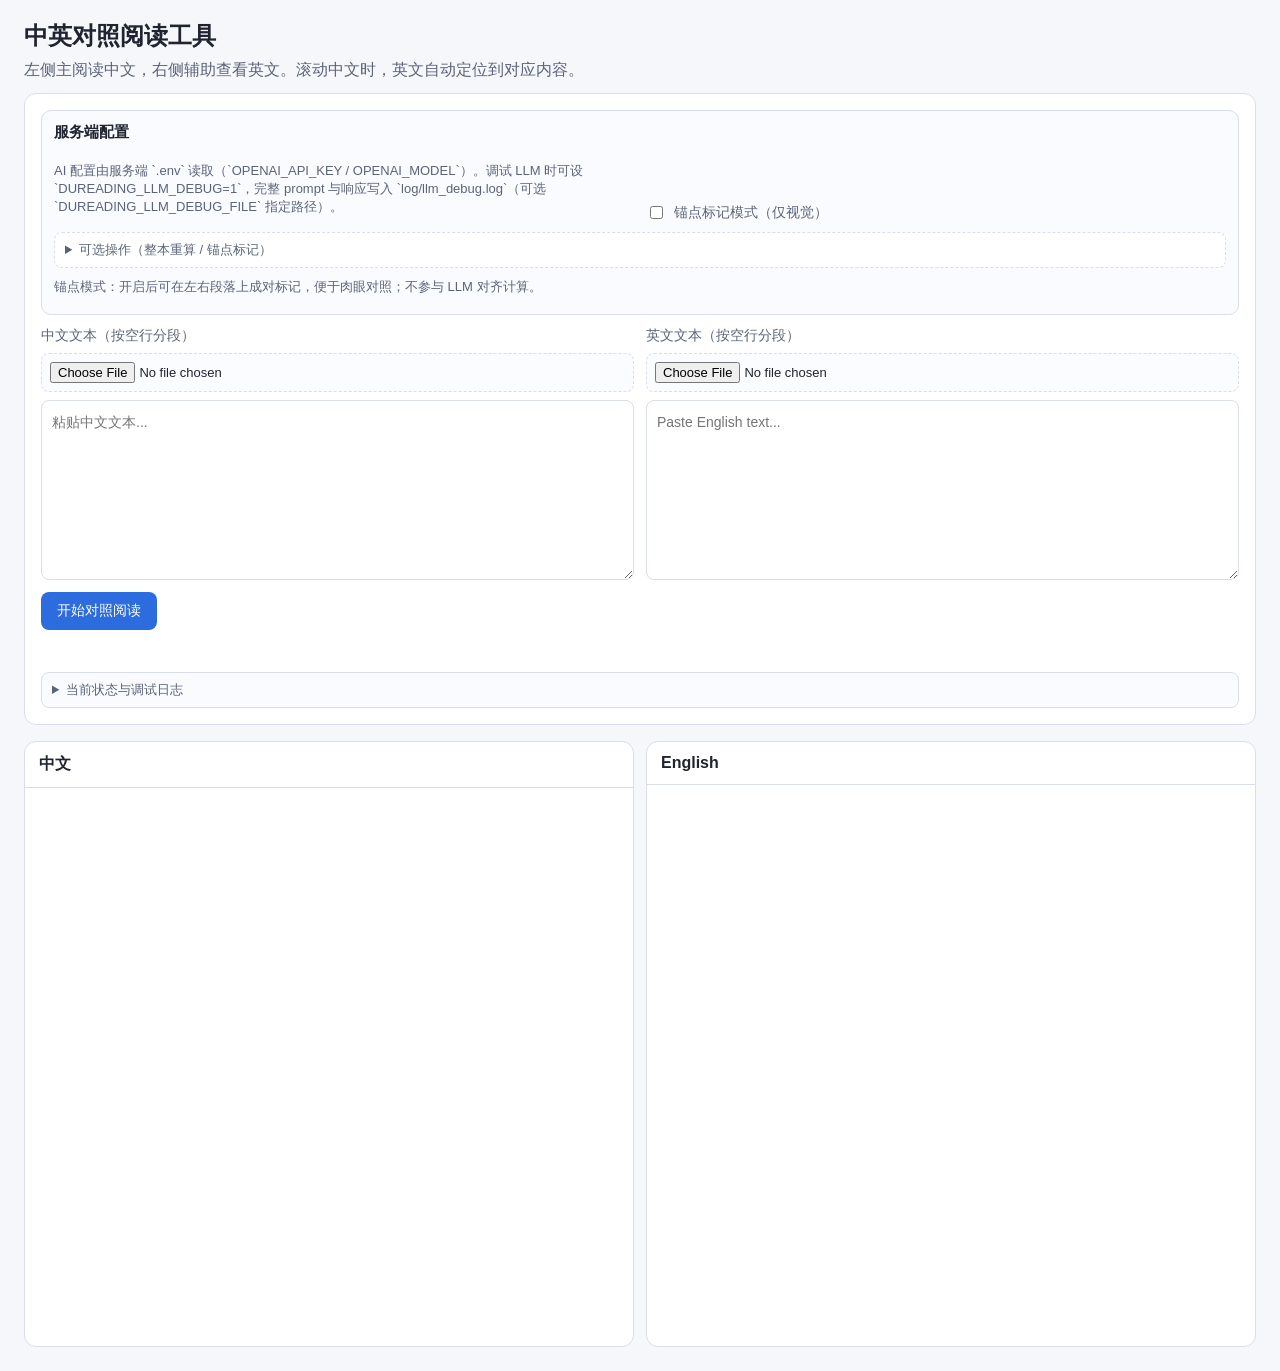
==== index.html @ d857ea91 "docs: add architecture guide; link from README; ignore .DS_Store Document EPUB extraction, LLM chapt" ====
<!doctype html>
<html lang="zh-CN">
<head>
  <meta charset="UTF-8">
  <meta name="viewport" content="width=device-width, initial-scale=1.0">
  <title>中英对照阅读工具</title>
  <link rel="stylesheet" href="styles.css">
</head>
<body>
  <header class="app-header">
    <h1>中英对照阅读工具</h1>
    <p>左侧主阅读中文，右侧辅助查看英文。滚动中文时，英文自动定位到对应内容。</p>
  </header>

  <main class="app-main">
    <section class="input-panel">
      <div class="api-panel">
        <h2>服务端配置</h2>
        <div class="api-grid">
          <div class="input-group">
            <p class="hint-text">AI 配置由服务端 `.env` 读取（`OPENAI_API_KEY / OPENAI_MODEL`）。调试 LLM 时可设 `DUREADING_LLM_DEBUG=1`，完整 prompt 与响应写入 `log/llm_debug.log`（可选 `DUREADING_LLM_DEBUG_FILE` 指定路径）。</p>
          </div>
          <div class="input-group checkbox-group">
            <label>
              <input id="anchor-mode" type="checkbox">
              锚点标记模式（仅视觉）
            </label>
          </div>
        </div>
        <details class="optional-actions">
          <summary>可选操作（整本重算 / 锚点标记）</summary>
          <div class="actions-with-help">
            <div class="action-row">
              <button id="reapply-btn" type="button">重新整本对齐</button>
              <span class="action-help">再次请求后端整本 LLM 段落对齐。人工锚点仅用于在页面上标记段落对，不参与此计算。</span>
            </div>
            <div class="action-row">
              <button id="clear-anchors-btn" type="button">清空锚点</button>
              <span class="action-help">删除所有人工锚点，回到未校准状态。</span>
            </div>
          </div>
        </details>
        <p id="anchor-hint" class="hint-text">锚点用于在页面上标记段落对，便于对照；不参与 LLM 对齐计算。</p>
        <ul id="anchor-list" class="anchor-list"></ul>
      </div>

      <div id="chapter-panel" class="chapter-panel hidden">
        <h2>章节对应确认（先确认再段落对齐）</h2>
        <p class="hint-text">系统会先给出章节对应建议。你可以逐项调整，确认无误后再进行段落语义对齐。</p>
        <div class="actions-with-help">
          <div class="action-row">
            <button id="suggest-chapters-btn" type="button">重新生成章节建议</button>
            <span class="action-help">让 AI 再次给出“中章 -> 英章”建议映射。</span>
          </div>
          <div class="action-row file-row">
            <button id="export-mapping-btn" type="button">导出章节映射</button>
            <input id="import-mapping-file" type="file" accept=".json,application/json">
            <button id="import-mapping-btn" type="button">导入章节映射</button>
            <span class="action-help">保存/读取章节对应关系（不走命令行，可避免重复调用 AI 章节匹配）。</span>
          </div>
          <div class="action-row">
            <button id="apply-chapters-btn" type="button">进入逐章对齐模式</button>
            <span class="action-help">确认映射后开始逐章流程（不会自动连跳）。</span>
          </div>
        </div>
        <p id="chapter-progress" class="hint-text">当前未进入逐章对齐模式。</p>
        <details class="optional-actions">
          <summary>可选操作（导入导出）</summary>
          <div class="actions-with-help">
            <div class="action-row file-row">
              <button id="export-para-mapping-btn" type="button">导出章节段落映射</button>
              <input id="import-para-mapping-file" type="file" accept=".json,application/json">
              <button id="import-para-mapping-btn" type="button">导入章节段落映射</button>
              <span class="action-help">每章中→英段落对应（local_sync_map），含已确认与当前草稿。</span>
            </div>
            <div class="action-row">
              <button id="export-progress-btn" type="button">导出已确认进度</button>
              <span class="action-help">整本进度（含章节段落结果）。</span>
            </div>
            <div class="action-row file-row">
              <input id="import-progress-file" type="file" accept=".json,application/json">
              <button id="import-progress-btn" type="button">导入进度</button>
              <span class="action-help">恢复整本进度。</span>
            </div>
          </div>
        </details>
        <div id="chapter-list" class="chapter-list"></div>
        <h3 class="section-title">章内低置信条目（需人工审校）</h3>
        <div id="paragraph-review-list" class="chapter-list"></div>
      </div>

      <div class="input-group">
        <label for="zh-input">中文文本（按空行分段）</label>
        <input id="zh-epub" type="file" accept=".epub,application/epub+zip">
        <textarea id="zh-input" placeholder="粘贴中文文本..."></textarea>
      </div>
      <div class="input-group">
        <label for="en-input">英文文本（按空行分段）</label>
        <input id="en-epub" type="file" accept=".epub,application/epub+zip">
        <textarea id="en-input" placeholder="Paste English text..."></textarea>
      </div>
      <div class="actions">
        <button id="load-btn" type="button">开始对照阅读</button>
        <p id="status-text" class="status-text" aria-live="polite"></p>
        <details class="status-debug" id="status-debug">
          <summary>当前状态与调试日志</summary>
          <div class="status-debug-body">
            <pre id="status-summary" class="status-summary" aria-label="当前应用状态摘要"></pre>
            <div class="log-toolbar">
              <button id="clear-log-btn" type="button" class="btn-secondary">清空日志</button>
              <span class="action-help">下方记录带时间戳的操作与错误，便于对照终端后端日志排查问题。</span>
            </div>
            <div id="activity-log" class="activity-log" aria-label="活动日志"></div>
          </div>
        </details>
      </div>
    </section>

    <section class="reader" id="reader" aria-live="polite">
      <div id="chapter-quick-actions" class="chapter-quick-actions hidden">
        <div class="quick-meta" id="quick-chapter-meta">未进入逐章模式。</div>
        <div class="quick-actions-row">
          <button id="align-current-chapter-btn" type="button">对齐当前章节</button>
          <span class="action-help">只对当前章发起 AI 段落对齐。</span>
          <button id="confirm-current-chapter-btn" type="button">确认当前章节</button>
          <span class="action-help">确认本章结果并写入总映射。</span>
          <button id="skip-current-chapter-btn" type="button">跳过当前章节</button>
          <span class="action-help">本章先不细对齐，写入占位映射后可继续下一章。</span>
          <button id="prev-chapter-btn" type="button">上一章节</button>
          <span class="action-help">返回上一章查看或复核。</span>
          <button id="next-chapter-btn" type="button">继续下一章节</button>
          <span class="action-help">切到下一章（不自动保存；需要时手动导出进度文件）。</span>
        </div>
      </div>
      <article class="column">
        <h2>中文</h2>
        <div class="scroll-box" id="zh-scroll"></div>
      </article>
      <article class="column">
        <h2>English</h2>
        <div class="scroll-box" id="en-scroll"></div>
      </article>
    </section>
  </main>

  <script src="app.js"></script>
</body>
</html>
---- styles.css ----
:root {
  color-scheme: light;
  --bg: #f5f7fb;
  --panel-bg: #ffffff;
  --border: #d9deea;
  --text: #1f2430;
  --subtle: #5b6477;
  --accent: #2d6cdf;
  --accent-hover: #2559b6;
}

* {
  box-sizing: border-box;
}

body {
  margin: 0;
  font-family: -apple-system, BlinkMacSystemFont, "Segoe UI", "PingFang SC", "Hiragino Sans GB", "Microsoft YaHei", sans-serif;
  background: var(--bg);
  color: var(--text);
}

.app-header {
  padding: 20px 24px 12px;
}

.app-header h1 {
  margin: 0 0 8px;
  font-size: 24px;
}

.app-header p {
  margin: 0;
  color: var(--subtle);
}

.app-main {
  padding: 0 24px 24px;
  display: grid;
  gap: 16px;
}

.input-panel {
  background: var(--panel-bg);
  border: 1px solid var(--border);
  border-radius: 12px;
  padding: 16px;
  display: grid;
  grid-template-columns: 1fr 1fr;
  gap: 12px;
}

.api-panel {
  grid-column: 1 / -1;
  border: 1px solid var(--border);
  border-radius: 10px;
  padding: 12px;
  background: #fafbff;
}

.api-panel h2 {
  margin: 0 0 10px;
  font-size: 15px;
}

.api-grid {
  display: grid;
  grid-template-columns: 1fr 1fr;
  gap: 10px 12px;
}

.hidden {
  display: none;
}

.chapter-panel {
  grid-column: 1 / -1;
  border: 1px solid var(--border);
  border-radius: 10px;
  padding: 12px;
  background: #fcfdff;
}

.chapter-panel h2 {
  margin: 0 0 8px;
  font-size: 15px;
}

.section-title {
  margin: 14px 0 6px;
  font-size: 14px;
}

.chapter-list {
  max-height: 260px;
  overflow: auto;
  border: 1px solid var(--border);
  border-radius: 8px;
  background: #fff;
}

.chapter-row {
  display: grid;
  grid-template-columns: 1.2fr 40px 1.2fr;
  gap: 8px;
  align-items: start;
  padding: 8px 10px;
  border-bottom: 1px solid #eef1f7;
}

.chapter-row:last-child {
  border-bottom: none;
}

.chapter-row.current {
  background: #f5f8ff;
}

.chapter-row.confirmed {
  background: #f4fbf5;
}

.chapter-row.skipped {
  background: #fff7ed;
}

.chapter-arrow {
  text-align: center;
  color: var(--subtle);
}

.chapter-title {
  font-size: 13px;
  white-space: nowrap;
  overflow: hidden;
  text-overflow: ellipsis;
}

.chapter-right {
  display: grid;
  gap: 4px;
}

.chapter-right select {
  width: 100%;
}

.chapter-meta {
  font-size: 12px;
  color: var(--subtle);
  line-height: 1.35;
  word-break: break-word;
}

.chapter-meta.low-confidence {
  color: #b54708;
}

.review-item {
  padding: 8px 10px;
  border-bottom: 1px solid #eef1f7;
  font-size: 12px;
  line-height: 1.45;
}

.review-item:last-child {
  border-bottom: none;
}

.actions-with-help {
  margin: 8px 0 10px;
  display: grid;
  gap: 8px;
}

.action-row {
  display: flex;
  align-items: center;
  gap: 10px;
  flex-wrap: wrap;
}

.action-help {
  font-size: 12px;
  color: var(--subtle);
}

.optional-actions {
  margin-top: 10px;
  border: 1px dashed var(--border);
  border-radius: 8px;
  padding: 8px 10px;
  background: #fff;
}

.optional-actions > summary {
  cursor: pointer;
  font-size: 13px;
  color: var(--subtle);
}

.optional-actions[open] > summary {
  margin-bottom: 8px;
}

.file-row input[type="file"] {
  width: auto;
  min-width: 220px;
}

.hint-text {
  margin: 10px 0 6px;
  font-size: 13px;
  color: var(--subtle);
}

.anchor-list {
  margin: 0;
  padding: 0;
  list-style: none;
  display: grid;
  gap: 6px;
}

.anchor-item {
  display: flex;
  justify-content: space-between;
  align-items: center;
  font-size: 13px;
  border: 1px solid var(--border);
  border-radius: 8px;
  padding: 6px 8px;
  background: #fff;
}

.anchor-item button {
  padding: 4px 8px;
  font-size: 12px;
}

.input-group {
  display: grid;
  gap: 8px;
}

.input-group label {
  font-size: 14px;
  color: var(--subtle);
}

input[type="text"],
input[type="password"] {
  width: 100%;
  border: 1px solid var(--border);
  border-radius: 8px;
  padding: 9px 10px;
  font-size: 14px;
  font-family: inherit;
}

input[type="file"] {
  width: 100%;
  border: 1px dashed var(--border);
  border-radius: 8px;
  padding: 8px;
  background: #fbfcff;
  font-size: 13px;
}

textarea {
  width: 100%;
  height: 180px;
  resize: vertical;
  border: 1px solid var(--border);
  border-radius: 8px;
  padding: 10px;
  font-size: 14px;
  line-height: 1.6;
  font-family: inherit;
}

.actions {
  grid-column: 1 / -1;
}

.status-text {
  margin: 10px 0 0;
  min-height: 20px;
  color: var(--subtle);
  font-size: 13px;
}

.status-text.error {
  color: #b42318;
}

.status-debug {
  margin-top: 12px;
  grid-column: 1 / -1;
  border: 1px solid var(--border);
  border-radius: 8px;
  padding: 8px 10px;
  background: #fafbff;
}

.status-debug > summary {
  cursor: pointer;
  font-size: 13px;
  color: var(--subtle);
  user-select: none;
}

.status-debug-body {
  margin-top: 8px;
  display: grid;
  gap: 8px;
}

.status-summary {
  margin: 0;
  padding: 10px 12px;
  background: #fff;
  border: 1px solid var(--border);
  border-radius: 8px;
  font-size: 12px;
  line-height: 1.55;
  color: var(--text);
  white-space: pre-wrap;
  word-break: break-word;
  max-height: 220px;
  overflow-y: auto;
}

.log-toolbar {
  display: flex;
  flex-wrap: wrap;
  align-items: center;
  gap: 8px 12px;
}

.btn-secondary {
  background: #e8ecf4;
  color: var(--text);
}

.btn-secondary:hover {
  background: #dde3f0;
}

.activity-log {
  margin: 0;
  padding: 10px 12px;
  background: #1e2430;
  color: #e4e8ef;
  border-radius: 8px;
  font-size: 11px;
  line-height: 1.5;
  font-family: ui-monospace, SFMono-Regular, Menlo, Monaco, Consolas, monospace;
  max-height: 200px;
  overflow-y: auto;
  word-break: break-word;
}

.activity-log .log-line {
  margin-bottom: 4px;
}

.activity-log .log-line.err {
  color: #fca5a5;
}

.checkbox-group {
  align-content: end;
}

.checkbox-group label {
  display: inline-flex;
  align-items: center;
  gap: 8px;
}

button {
  border: none;
  background: var(--accent);
  color: #fff;
  border-radius: 8px;
  padding: 10px 16px;
  font-size: 14px;
  cursor: pointer;
  white-space: nowrap;
}

button:hover {
  background: var(--accent-hover);
}

.reader {
  display: grid;
  grid-template-columns: 1fr 1fr;
  gap: 12px;
}

.chapter-quick-actions {
  grid-column: 1 / -1;
  border: 1px solid var(--border);
  border-radius: 10px;
  background: #fff;
  padding: 10px 12px;
  position: sticky;
  top: 8px;
  z-index: 8;
}

.quick-meta {
  font-size: 13px;
  color: var(--subtle);
  margin-bottom: 8px;
}

.quick-actions-row {
  display: flex;
  gap: 8px 10px;
  flex-wrap: wrap;
  align-items: center;
}

.column {
  background: var(--panel-bg);
  border: 1px solid var(--border);
  border-radius: 12px;
  overflow: hidden;
  min-height: 62vh;
}

.column h2 {
  margin: 0;
  padding: 12px 14px;
  border-bottom: 1px solid var(--border);
  font-size: 16px;
}

.scroll-box {
  height: 62vh;
  overflow-y: auto;
  padding: 16px 16px 120px;
  line-height: 1.85;
  scroll-behavior: smooth;
}

.para {
  margin: 0 0 14px;
  padding: 8px 10px;
  border-radius: 8px;
}

.para.active {
  background: #eef4ff;
}

.para.pair-hover {
  background: #dbeafe;
  box-shadow: inset 0 0 0 2px #2563eb;
}

.para.anchor {
  box-shadow: inset 0 0 0 1px #2d6cdf;
  background: #f2f7ff;
}

.para.pending-anchor {
  box-shadow: inset 0 0 0 2px #f59e0b;
}

.para.empty {
  color: transparent;
  user-select: none;
}

@media (max-width: 900px) {
  .input-panel,
  .reader {
    grid-template-columns: 1fr;
  }

  .scroll-box {
    height: 46vh;
  }
}
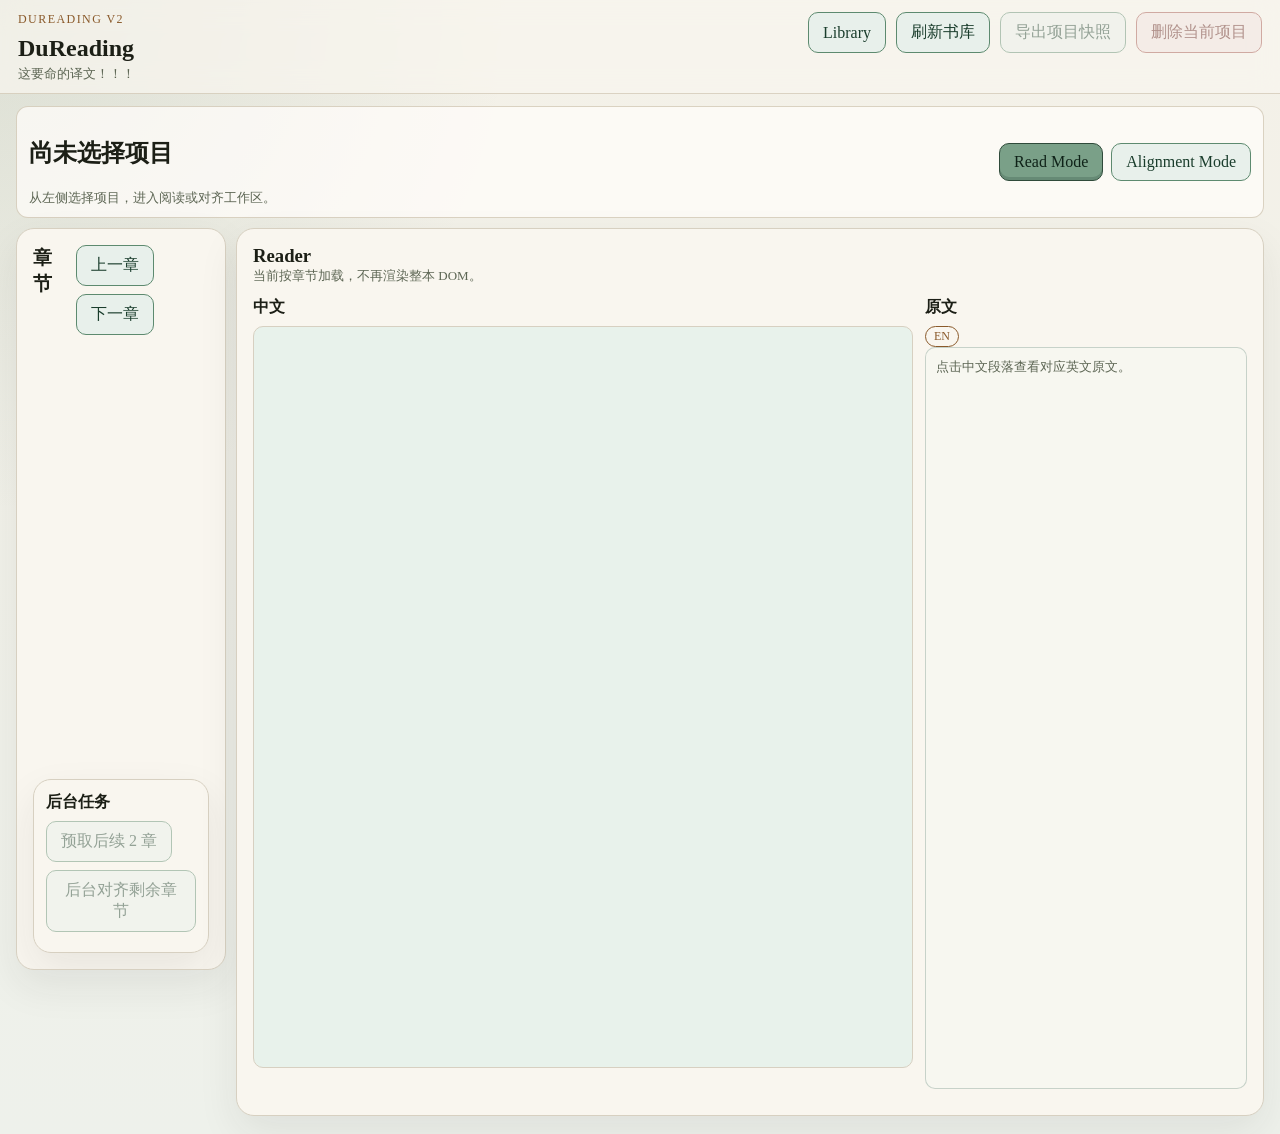
==== commit e714c5a5: "feat: rebuild DuReading V2 workspace" ====
--- a/index.html
+++ b/index.html
@@ -3,146 +3,228 @@
 <head>
   <meta charset="UTF-8">
   <meta name="viewport" content="width=device-width, initial-scale=1.0">
-  <title>中英对照阅读工具</title>
+  <title>DuReading V2</title>
   <link rel="stylesheet" href="styles.css">
 </head>
 <body>
-  <header class="app-header">
-    <h1>中英对照阅读工具</h1>
-    <p>左侧主阅读中文，右侧辅助查看英文。滚动中文时，英文自动定位到对应内容。</p>
+  <header class="hero">
+    <div>
+      <p class="eyebrow">DuReading V2</p>
+      <h1>DuReading</h1>
+      <p class="hero-copy">这要命的译文！！！</p>
+    </div>
+    <div class="hero-actions">
+      <button id="library-toggle-btn" type="button" class="secondary-btn">Library</button>
+      <button id="refresh-library-btn" type="button" class="secondary-btn">刷新书库</button>
+      <button id="export-project-btn" type="button" class="secondary-btn" disabled>导出项目快照</button>
+      <button id="delete-project-btn" type="button" class="secondary-btn danger-btn" disabled>删除当前项目</button>
+    </div>
   </header>
 
-  <main class="app-main">
-    <section class="input-panel">
-      <div class="api-panel">
-        <h2>服务端配置</h2>
-        <div class="api-grid">
-          <div class="input-group">
-            <p class="hint-text">AI 配置由服务端 `.env` 读取（`OPENAI_API_KEY / OPENAI_MODEL`）。调试 LLM 时可设 `DUREADING_LLM_DEBUG=1`，完整 prompt 与响应写入 `log/llm_debug.log`（可选 `DUREADING_LLM_DEBUG_FILE` 指定路径）。</p>
+  <main class="layout">
+    <aside class="sidebar">
+      <section class="panel">
+        <h2>上传书籍</h2>
+        <label class="field">
+          <span>语言</span>
+          <select id="book-language">
+            <option value="zh">中文书</option>
+            <option value="en">English Book</option>
+          </select>
+        </label>
+        <label class="field">
+          <span>EPUB 文件</span>
+          <input id="book-file" type="file" accept=".epub,application/epub+zip">
+        </label>
+        <button id="upload-book-btn" type="button">上传到书库</button>
+      </section>
+
+      <section class="panel">
+        <h2>创建项目</h2>
+        <label class="field">
+          <span>中文书</span>
+          <select id="zh-book-select"></select>
+        </label>
+        <label class="field">
+          <span>英文书</span>
+          <select id="en-book-select"></select>
+        </label>
+        <button id="create-project-btn" type="button">创建阅读项目</button>
+      </section>
+
+      <section class="panel">
+        <h2>书库</h2>
+        <div id="book-list" class="stack-list"></div>
+      </section>
+
+      <section class="panel">
+        <h2>项目</h2>
+        <div id="project-list" class="stack-list"></div>
+      </section>
+
+      <section class="panel">
+        <h2>状态</h2>
+        <p id="status-text" class="status-text">等待操作。</p>
+      </section>
+    </aside>
+
+    <section class="workspace">
+      <div class="workspace-header">
+        <div>
+          <h2 id="project-title">尚未选择项目</h2>
+          <p id="project-summary" class="muted">从左侧选择项目，进入阅读或对齐工作区。</p>
+        </div>
+        <div class="mode-switch">
+          <button id="mode-read-btn" type="button" class="mode-btn active" data-mode="read">Read Mode</button>
+          <button id="mode-align-btn" type="button" class="mode-btn" data-mode="align">Alignment Mode</button>
+        </div>
+      </div>
+
+      <div class="workspace-grid">
+        <aside class="chapter-pane panel">
+          <div class="pane-header">
+            <h3>章节</h3>
+            <div class="tiny-actions">
+              <button id="prev-chapter-btn" type="button" class="secondary-btn">上一章</button>
+              <button id="next-chapter-btn" type="button" class="secondary-btn">下一章</button>
+            </div>
           </div>
-          <div class="input-group checkbox-group">
-            <label>
-              <input id="anchor-mode" type="checkbox">
-              锚点标记模式（仅视觉）
-            </label>
+          <div id="chapter-list" class="chapter-list"></div>
+          <div class="subpanel">
+            <h4>后台任务</h4>
+            <div class="tiny-actions">
+              <button id="prefetch-btn" type="button" class="secondary-btn" disabled>预取后续 2 章</button>
+              <button id="align-remaining-btn" type="button" class="secondary-btn" disabled>后台对齐剩余章节</button>
+            </div>
+            <div id="job-list" class="stack-list compact"></div>
           </div>
-        </div>
-        <details class="optional-actions">
-          <summary>可选操作（整本重算 / 锚点标记）</summary>
-          <div class="actions-with-help">
-            <div class="action-row">
-              <button id="reapply-btn" type="button">重新整本对齐</button>
-              <span class="action-help">再次请求后端整本 LLM 段落对齐。人工锚点仅用于在页面上标记段落对，不参与此计算。</span>
-            </div>
-            <div class="action-row">
-              <button id="clear-anchors-btn" type="button">清空锚点</button>
-              <span class="action-help">删除所有人工锚点，回到未校准状态。</span>
-            </div>
-          </div>
-        </details>
-        <p id="anchor-hint" class="hint-text">锚点用于在页面上标记段落对，便于对照；不参与 LLM 对齐计算。</p>
-        <ul id="anchor-list" class="anchor-list"></ul>
-      </div>
-
-      <div id="chapter-panel" class="chapter-panel hidden">
-        <h2>章节对应确认（先确认再段落对齐）</h2>
-        <p class="hint-text">系统会先给出章节对应建议。你可以逐项调整，确认无误后再进行段落语义对齐。</p>
-        <div class="actions-with-help">
-          <div class="action-row">
-            <button id="suggest-chapters-btn" type="button">重新生成章节建议</button>
-            <span class="action-help">让 AI 再次给出“中章 -> 英章”建议映射。</span>
-          </div>
-          <div class="action-row file-row">
-            <button id="export-mapping-btn" type="button">导出章节映射</button>
-            <input id="import-mapping-file" type="file" accept=".json,application/json">
-            <button id="import-mapping-btn" type="button">导入章节映射</button>
-            <span class="action-help">保存/读取章节对应关系（不走命令行，可避免重复调用 AI 章节匹配）。</span>
-          </div>
-          <div class="action-row">
-            <button id="apply-chapters-btn" type="button">进入逐章对齐模式</button>
-            <span class="action-help">确认映射后开始逐章流程（不会自动连跳）。</span>
-          </div>
-        </div>
-        <p id="chapter-progress" class="hint-text">当前未进入逐章对齐模式。</p>
-        <details class="optional-actions">
-          <summary>可选操作（导入导出）</summary>
-          <div class="actions-with-help">
-            <div class="action-row file-row">
-              <button id="export-para-mapping-btn" type="button">导出章节段落映射</button>
-              <input id="import-para-mapping-file" type="file" accept=".json,application/json">
-              <button id="import-para-mapping-btn" type="button">导入章节段落映射</button>
-              <span class="action-help">每章中→英段落对应（local_sync_map），含已确认与当前草稿。</span>
-            </div>
-            <div class="action-row">
-              <button id="export-progress-btn" type="button">导出已确认进度</button>
-              <span class="action-help">整本进度（含章节段落结果）。</span>
-            </div>
-            <div class="action-row file-row">
-              <input id="import-progress-file" type="file" accept=".json,application/json">
-              <button id="import-progress-btn" type="button">导入进度</button>
-              <span class="action-help">恢复整本进度。</span>
-            </div>
-          </div>
-        </details>
-        <div id="chapter-list" class="chapter-list"></div>
-        <h3 class="section-title">章内低置信条目（需人工审校）</h3>
-        <div id="paragraph-review-list" class="chapter-list"></div>
-      </div>
-
-      <div class="input-group">
-        <label for="zh-input">中文文本（按空行分段）</label>
-        <input id="zh-epub" type="file" accept=".epub,application/epub+zip">
-        <textarea id="zh-input" placeholder="粘贴中文文本..."></textarea>
-      </div>
-      <div class="input-group">
-        <label for="en-input">英文文本（按空行分段）</label>
-        <input id="en-epub" type="file" accept=".epub,application/epub+zip">
-        <textarea id="en-input" placeholder="Paste English text..."></textarea>
-      </div>
-      <div class="actions">
-        <button id="load-btn" type="button">开始对照阅读</button>
-        <p id="status-text" class="status-text" aria-live="polite"></p>
-        <details class="status-debug" id="status-debug">
-          <summary>当前状态与调试日志</summary>
-          <div class="status-debug-body">
-            <pre id="status-summary" class="status-summary" aria-label="当前应用状态摘要"></pre>
-            <div class="log-toolbar">
-              <button id="clear-log-btn" type="button" class="btn-secondary">清空日志</button>
-              <span class="action-help">下方记录带时间戳的操作与错误，便于对照终端后端日志排查问题。</span>
-            </div>
-            <div id="activity-log" class="activity-log" aria-label="活动日志"></div>
-          </div>
-        </details>
+        </aside>
+
+        <section class="content-pane">
+          <section id="mapping-panel" class="panel hidden">
+            <div id="mapping-header" class="pane-header">
+              <div class="mapping-header-copy">
+                <h3>章节映射</h3>
+                <p class="mapping-panel-detail muted">先建立中章 → 英章的项目映射（生成建议或手动选英章后，可「保存」或「确认映射」）。</p>
+                <p class="mapping-panel-detail muted workflow-hint"><strong>下一步（段落对齐）：</strong>映射就绪后，在<strong>左侧章节列表</strong>点选一章，再滚到下方「当前章节对齐」，点<strong>「对齐当前章」</strong>，才会对该章做 LLM 段落匹配。</p>
+              </div>
+              <div class="tiny-actions mapping-actions">
+                <button id="suggest-mapping-btn" type="button">生成建议</button>
+                <button id="save-mapping-btn" type="button" class="secondary-btn">保存手动调整</button>
+                <button id="confirm-mapping-btn" type="button" class="secondary-btn">确认映射</button>
+                <button id="mapping-toggle-btn" type="button" class="secondary-btn" disabled>折叠</button>
+              </div>
+            </div>
+            <div id="mapping-collapsed-summary" class="mapping-collapsed-summary hidden">
+              <div>
+                <p class="mapping-collapsed-title">章节映射已确认</p>
+                <p id="mapping-collapsed-hint" class="muted">可随时展开查看和微调。</p>
+              </div>
+              <div id="mapping-collapsed-meta" class="mapping-collapsed-meta"></div>
+              <button id="mapping-collapsed-expand-btn" type="button" class="secondary-btn">展开</button>
+            </div>
+            <div id="mapping-content">
+              <div id="mapping-progress-wrap" class="progress-wrap hidden" aria-live="polite">
+                <div class="progress-bar">
+                  <div id="mapping-progress-bar" class="progress-fill"></div>
+                </div>
+                <p id="mapping-progress-text" class="muted">正在生成章节映射建议...</p>
+              </div>
+              <div id="mapping-table" class="mapping-table"></div>
+            </div>
+          </section>
+
+          <section id="align-panel" class="panel hidden">
+            <div class="pane-header">
+              <div>
+                <h3>当前章节对齐</h3>
+                <p id="align-meta" class="muted">请先选择项目与章节。</p>
+                <p class="muted workflow-hint">依赖已保存的章节映射。选中左侧某一章后按「对齐当前章」；满意后可「确认当前章」，或「后台对齐剩余章节」批量处理。</p>
+              </div>
+              <div class="tiny-actions">
+                <label class="inline-field">
+                  <span>策略</span>
+                  <select id="llm-policy-select">
+                    <option value="auto" selected>自动</option>
+                    <option value="force">强制 LM</option>
+                    <option value="off">禁用 LM</option>
+                  </select>
+                </label>
+                <button id="align-chapter-btn" type="button">对齐当前章</button>
+                <button id="confirm-chapter-btn" type="button" class="secondary-btn">确认当前章</button>
+                <button id="skip-chapter-btn" type="button" class="secondary-btn">跳过当前章</button>
+                <button id="regenerate-chapter-btn" type="button" class="secondary-btn">强制重算</button>
+              </div>
+            </div>
+            <div id="align-progress-wrap" class="progress-wrap hidden" aria-live="polite">
+              <div class="progress-bar">
+                <div id="align-progress-bar" class="progress-fill"></div>
+              </div>
+              <p id="align-progress-text" class="muted">正在对齐当前章节...</p>
+            </div>
+
+            <div class="align-grid">
+              <div id="anchor-float" class="anchor-float subpanel">
+                <div class="pane-header">
+                  <h4>锚点</h4>
+                  <div class="tiny-actions">
+                    <label class="inline-toggle">
+                      <input id="anchor-mode" type="checkbox">
+                      点击添加
+                    </label>
+                    <button id="anchor-float-toggle" type="button" class="secondary-btn" aria-expanded="true">收起</button>
+                  </div>
+                </div>
+                <div id="anchor-float-body">
+                  <p id="anchor-hint" class="muted">开启后先点左侧中文段落，再点右侧英文段落。</p>
+                  <div class="tiny-actions">
+                    <button id="create-anchor-btn" type="button" class="secondary-btn" disabled>创建 anchor</button>
+                    <button id="reset-anchor-btn" type="button" class="secondary-btn" disabled>重选</button>
+                  </div>
+                  <div id="anchor-list" class="stack-list compact"></div>
+                </div>
+              </div>
+              <div class="subpanel">
+                <h4>低置信条目</h4>
+                <div id="review-list" class="stack-list compact"></div>
+              </div>
+            </div>
+          </section>
+
+          <section class="reader-panel panel">
+            <div class="pane-header">
+              <div>
+                <h3 id="reader-title">Reader</h3>
+                <p id="reader-meta" class="muted">当前按章节加载，不再渲染整本 DOM。</p>
+              </div>
+            </div>
+            <div class="reader-grid">
+              <article class="reader-column zh-reader-column">
+                <h4>中文</h4>
+                <div id="zh-scroll" class="scroll-box"></div>
+              </article>
+              <article class="reader-column lookup-column">
+                <div class="lookup-header">
+                  <div>
+                    <h4>原文</h4>
+                    <span id="lookup-label" class="tag state-draft">EN</span>
+                  </div>
+                  <button id="report-mismatch-btn" type="button" class="secondary-btn tiny-btn hidden">报告对应错误</button>
+                </div>
+                <div id="lookup-panel" class="lookup-panel">
+                  <div id="lookup-content" class="lookup-content">
+                    <p class="muted">点击中文段落查看对应英文原文。</p>
+                  </div>
+                </div>
+              </article>
+            </div>
+          </section>
+        </section>
       </div>
     </section>
-
-    <section class="reader" id="reader" aria-live="polite">
-      <div id="chapter-quick-actions" class="chapter-quick-actions hidden">
-        <div class="quick-meta" id="quick-chapter-meta">未进入逐章模式。</div>
-        <div class="quick-actions-row">
-          <button id="align-current-chapter-btn" type="button">对齐当前章节</button>
-          <span class="action-help">只对当前章发起 AI 段落对齐。</span>
-          <button id="confirm-current-chapter-btn" type="button">确认当前章节</button>
-          <span class="action-help">确认本章结果并写入总映射。</span>
-          <button id="skip-current-chapter-btn" type="button">跳过当前章节</button>
-          <span class="action-help">本章先不细对齐，写入占位映射后可继续下一章。</span>
-          <button id="prev-chapter-btn" type="button">上一章节</button>
-          <span class="action-help">返回上一章查看或复核。</span>
-          <button id="next-chapter-btn" type="button">继续下一章节</button>
-          <span class="action-help">切到下一章（不自动保存；需要时手动导出进度文件）。</span>
-        </div>
-      </div>
-      <article class="column">
-        <h2>中文</h2>
-        <div class="scroll-box" id="zh-scroll"></div>
-      </article>
-      <article class="column">
-        <h2>English</h2>
-        <div class="scroll-box" id="en-scroll"></div>
-      </article>
-    </section>
   </main>
 
+  <script src="frontend_logic.js"></script>
   <script src="app.js"></script>
 </body>
 </html>
--- a/styles.css
+++ b/styles.css
@@ -1,12 +1,26 @@
 :root {
-  color-scheme: light;
-  --bg: #f5f7fb;
-  --panel-bg: #ffffff;
-  --border: #d9deea;
-  --text: #1f2430;
-  --subtle: #5b6477;
-  --accent: #2d6cdf;
-  --accent-hover: #2559b6;
+  --bg: #eef1eb;
+  --panel: #f9f6ef;
+  --panel-strong: #fffdfa;
+  --line: #d7d0c1;
+  --line-strong: #b7a98d;
+  --text: #1c1f16;
+  --muted: #5d6654;
+  --accent: #2f5e4e;
+  --accent-soft: #dce7e1;
+  --warm: #8a5a2b;
+  --danger: #a13d30;
+  --success: #396a3c;
+  --shadow: 0 16px 40px rgba(41, 42, 34, 0.08);
+  /* 主按钮：深绿字，不用白字 */
+  --btn-ink: #0f2218;
+  --btn-ink-secondary: #1a3d2c;
+  --btn-surface: #8fb5a0;
+  --btn-surface-strong: #7aa088;
+  --btn-ghost: #e8f0eb;
+  --surface-read: #f0f5f1;
+  --reader-height: calc(100vh - 158px);
+  --reader-min-height: 660px;
 }
 
 * {
@@ -15,474 +29,786 @@
 
 body {
   margin: 0;
-  font-family: -apple-system, BlinkMacSystemFont, "Segoe UI", "PingFang SC", "Hiragino Sans GB", "Microsoft YaHei", sans-serif;
-  background: var(--bg);
+  background:
+    radial-gradient(circle at top left, rgba(82, 119, 93, 0.15), transparent 30%),
+    linear-gradient(180deg, #f4f1e8 0%, var(--bg) 100%);
   color: var(--text);
-}
-
-.app-header {
-  padding: 20px 24px 12px;
-}
-
-.app-header h1 {
+  font-family: "Iowan Old Style", "Palatino Linotype", "Noto Serif SC", serif;
+}
+
+button,
+select,
+input {
+  font: inherit;
+}
+
+button {
+  border: 1px solid #3d5e4a;
+  background: var(--btn-surface);
+  color: var(--btn-ink);
+  border-radius: 10px;
+  padding: 9px 14px;
+  cursor: pointer;
+}
+
+button:hover:not(:disabled) {
+  background: var(--btn-surface-strong);
+  border-color: #2f4a3a;
+}
+
+button:disabled {
+  opacity: 0.45;
+  cursor: not-allowed;
+}
+
+.secondary-btn {
+  background: var(--btn-ghost);
+  color: var(--btn-ink-secondary);
+  border-color: #5d8a6f;
+}
+
+.danger-btn {
+  background: #f0e3df;
+  border-color: #a05048;
+  color: #5c1c18;
+}
+
+.tiny-btn {
+  padding: 5px 9px;
+  border-radius: 8px;
+  font-size: 12px;
+}
+
+.hero {
+  padding: 12px 18px 10px;
+  display: flex;
+  justify-content: space-between;
+  gap: 16px;
+  align-items: flex-start;
+  border-bottom: 1px solid rgba(183, 169, 141, 0.45);
+  background: rgba(249, 246, 239, 0.72);
+  position: sticky;
+  top: 0;
+  z-index: 20;
+  backdrop-filter: blur(14px);
+}
+
+.eyebrow {
   margin: 0 0 8px;
+  text-transform: uppercase;
+  letter-spacing: 0.12em;
+  font-size: 12px;
+  color: var(--warm);
+}
+
+.hero h1 {
+  margin: 0 0 4px;
   font-size: 24px;
-}
-
-.app-header p {
+  line-height: 1.1;
+}
+
+.hero-copy {
   margin: 0;
-  color: var(--subtle);
-}
-
-.app-main {
-  padding: 0 24px 24px;
-  display: grid;
-  gap: 16px;
-}
-
-.input-panel {
-  background: var(--panel-bg);
-  border: 1px solid var(--border);
+  max-width: 760px;
+  color: var(--muted);
+  font-size: 13px;
+}
+
+.hero-actions {
+  display: flex;
+  gap: 10px;
+  flex-wrap: wrap;
+}
+
+.layout {
+  display: grid;
+  grid-template-columns: minmax(0, 1fr);
+  gap: 10px;
+  padding: 12px 16px 18px;
+}
+
+body.library-open .layout {
+  grid-template-columns: minmax(0, 1fr);
+  gap: 10px;
+}
+
+.sidebar,
+.content-pane,
+.chapter-pane {
+  min-width: 0;
+}
+
+.panel,
+.subpanel {
+  background: var(--panel);
+  border: 1px solid var(--line);
+  border-radius: 18px;
+  box-shadow: var(--shadow);
+}
+
+.panel {
+  padding: 16px;
+}
+
+.subpanel {
+  padding: 12px;
+}
+
+.sidebar {
+  display: none;
+}
+
+body.library-open .sidebar {
+  display: grid;
+  grid-template-columns: minmax(170px, 0.8fr) minmax(220px, 1fr) minmax(260px, 1.25fr) minmax(300px, 1.35fr) minmax(180px, 0.8fr);
+  gap: 10px;
+  align-items: stretch;
+}
+
+.sidebar .panel {
+  padding: 10px;
+  border-radius: 14px;
+}
+
+.sidebar h2 {
+  margin: 0 0 8px;
+  font-size: 15px;
+}
+
+.sidebar .field {
+  gap: 4px;
+  margin-bottom: 6px;
+}
+
+.sidebar .field span,
+.sidebar .meta-line {
+  font-size: 11px;
+}
+
+.sidebar input[type="file"],
+.sidebar select {
+  padding: 6px 8px;
+  border-radius: 8px;
+}
+
+.sidebar button {
+  padding: 7px 10px;
+  border-radius: 8px;
+}
+
+.sidebar .stack-list {
+  max-height: 132px;
+  overflow: auto;
+  gap: 6px;
+}
+
+.sidebar .list-card {
+  padding: 7px 8px;
+  border-radius: 10px;
+}
+
+.sidebar .list-card h4 {
+  font-size: 13px;
+  line-height: 1.2;
+  margin-bottom: 3px;
+}
+
+.sidebar .card-actions {
+  margin-top: 5px;
+}
+
+.workspace {
+  display: grid;
+  gap: 10px;
+}
+
+.workspace-header {
+  background: rgba(255, 253, 250, 0.74);
+  border: 1px solid rgba(183, 169, 141, 0.5);
   border-radius: 12px;
-  padding: 16px;
-  display: grid;
-  grid-template-columns: 1fr 1fr;
+  padding: 10px 12px;
+  display: flex;
+  justify-content: space-between;
+  gap: 18px;
+  align-items: center;
+}
+
+.workspace-grid {
+  display: grid;
+  grid-template-columns: 210px minmax(0, 1fr);
+  gap: 10px;
+  align-items: start;
+}
+
+.chapter-pane {
+  height: var(--reader-height);
+  min-height: var(--reader-min-height);
+  display: grid;
+  grid-template-rows: auto minmax(0, 1fr) auto;
+  gap: 10px;
+  overflow: hidden;
+}
+
+.content-pane {
+  display: grid;
+  gap: 10px;
+  align-content: start;
+  align-items: start;
+}
+
+.field {
+  display: grid;
+  gap: 6px;
+  margin-bottom: 10px;
+}
+
+.field span {
+  color: var(--muted);
+  font-size: 13px;
+}
+
+input[type="file"],
+select {
+  width: 100%;
+  background: var(--surface-read);
+  color: var(--text);
+  border: 1px solid var(--line);
+  border-radius: 10px;
+  padding: 8px 10px;
+}
+
+.stack-list {
+  display: grid;
+  gap: 8px;
+}
+
+.stack-list.compact {
+  gap: 6px;
+}
+
+.list-card,
+.chapter-card,
+.mapping-row,
+.anchor-row,
+.review-row,
+.job-row {
+  background: var(--panel-strong);
+  border: 1px solid var(--line);
+  border-radius: 12px;
+  padding: 10px 12px;
+}
+
+.list-card.active,
+.chapter-card.active {
+  border-color: var(--accent);
+  background: var(--accent-soft);
+}
+
+.list-card h4,
+.chapter-card h4,
+.pane-header h3,
+.subpanel h4 {
+  margin: 0;
+}
+
+.card-actions {
+  display: flex;
+  justify-content: flex-end;
+  gap: 6px;
+  margin-top: 8px;
+}
+
+.muted {
+  margin: 0;
+  color: var(--muted);
+  font-size: 13px;
+}
+
+.workflow-hint {
+  margin-top: 0.5rem;
+  line-height: 1.5;
+  max-width: 52ch;
+}
+
+.mapping-panel-detail {
+  margin-top: 0.35rem;
+}
+
+.mapping-header-copy {
+  min-width: 0;
+}
+
+.mapping-actions {
+  align-items: flex-start;
+}
+
+.mapping-collapsed-summary {
+  display: grid;
+  grid-template-columns: minmax(0, 1fr) auto auto;
   gap: 12px;
-}
-
-.api-panel {
-  grid-column: 1 / -1;
-  border: 1px solid var(--border);
-  border-radius: 10px;
-  padding: 12px;
-  background: #fafbff;
-}
-
-.api-panel h2 {
-  margin: 0 0 10px;
-  font-size: 15px;
-}
-
-.api-grid {
-  display: grid;
-  grid-template-columns: 1fr 1fr;
-  gap: 10px 12px;
+  align-items: center;
+  padding: 0;
+}
+
+.mapping-collapsed-title {
+  margin: 0 0 4px;
+  font-size: 14px;
+  font-weight: 700;
+}
+
+.mapping-collapsed-meta {
+  display: flex;
+  gap: 8px;
+  flex-wrap: wrap;
+  justify-content: flex-end;
+}
+
+#mapping-panel.is-collapsed {
+  padding: 10px 14px;
+  border-color: rgba(47, 94, 78, 0.28);
+  background: linear-gradient(180deg, rgba(255, 253, 250, 0.98) 0%, rgba(236, 244, 239, 0.94) 100%);
+}
+
+.status-text {
+  margin: 0;
+  font-size: 14px;
+  color: var(--muted);
+}
+
+.mode-switch {
+  display: flex;
+  gap: 8px;
+}
+
+.mode-btn:not(.active) {
+  background: var(--btn-ghost);
+  color: var(--btn-ink-secondary);
+  border-color: #5d8a6f;
+}
+
+.mode-btn.active {
+  background: var(--btn-surface-strong);
+  color: var(--btn-ink);
+  border-color: #2f4a3a;
+  box-shadow: inset 0 -3px 0 rgba(15, 40, 30, 0.18);
+}
+
+.pane-header {
+  display: flex;
+  justify-content: space-between;
+  gap: 12px;
+  align-items: flex-start;
+  margin-bottom: 12px;
+}
+
+.tiny-actions {
+  display: flex;
+  gap: 8px;
+  flex-wrap: wrap;
+}
+
+.chapter-list,
+.mapping-table {
+  display: grid;
+  gap: 8px;
+}
+
+.chapter-list {
+  min-height: 0;
+  overflow: auto;
+  padding-right: 4px;
+}
+
+.chapter-pane .subpanel {
+  min-height: 0;
+  max-height: 210px;
+  overflow: hidden;
+  display: grid;
+  gap: 8px;
+}
+
+.chapter-pane #job-list {
+  min-height: 0;
+  max-height: 94px;
+  overflow: auto;
+}
+
+.progress-wrap {
+  display: grid;
+  gap: 8px;
+  margin-bottom: 12px;
+}
+
+.progress-bar {
+  width: 100%;
+  height: 10px;
+  border-radius: 999px;
+  overflow: hidden;
+  background: rgba(47, 94, 78, 0.12);
+  border: 1px solid rgba(47, 94, 78, 0.16);
+}
+
+.progress-fill {
+  width: 0%;
+  height: 100%;
+  border-radius: inherit;
+  background: linear-gradient(90deg, #2f5e4e 0%, #8a5a2b 100%);
+  transition: width 220ms ease;
+}
+
+.chapter-card {
+  cursor: pointer;
+}
+
+.chapter-card .meta-line,
+.list-card .meta-line,
+.mapping-meta {
+  color: var(--muted);
+  font-size: 12px;
+  margin-top: 4px;
+}
+
+.mapping-row {
+  display: grid;
+  grid-template-columns: minmax(180px, 1fr) minmax(180px, 1fr);
+  gap: 10px;
+  align-items: start;
+}
+
+.mapping-right {
+  display: grid;
+  gap: 6px;
 }
 
 .hidden {
   display: none;
 }
 
-.chapter-panel {
-  grid-column: 1 / -1;
-  border: 1px solid var(--border);
-  border-radius: 10px;
-  padding: 12px;
-  background: #fcfdff;
-}
-
-.chapter-panel h2 {
-  margin: 0 0 8px;
-  font-size: 15px;
-}
-
-.section-title {
-  margin: 14px 0 6px;
-  font-size: 14px;
-}
-
-.chapter-list {
+.align-grid {
+  display: grid;
+  grid-template-columns: 1fr;
+  gap: 12px;
+  align-items: start;
+}
+
+.anchor-float {
+  position: fixed;
+  right: 22px;
+  bottom: 22px;
+  z-index: 30;
+  width: min(360px, calc(100vw - 44px));
+  max-height: min(520px, calc(100vh - 72px));
+  overflow: hidden;
+  display: grid;
+  gap: 10px;
+  background: rgba(246, 248, 241, 0.96);
+  backdrop-filter: blur(10px);
+}
+
+.anchor-float.is-collapsed {
+  width: auto;
+  min-width: 0;
+  padding: 0;
+  border-radius: 999px;
+  background: transparent;
+  border-color: transparent;
+  box-shadow: none;
+}
+
+.anchor-float .pane-header {
+  margin-bottom: 0;
+  align-items: center;
+}
+
+.anchor-float.is-collapsed .pane-header {
+  display: block;
+}
+
+.anchor-float.is-collapsed h4,
+.anchor-float.is-collapsed .inline-toggle {
+  display: none;
+}
+
+.anchor-float.is-collapsed #anchor-float-toggle {
+  border-radius: 999px;
+  padding: 10px 14px;
+  background: var(--btn-surface-strong);
+  color: var(--btn-ink);
+  border-color: #2f4a3a;
+  box-shadow: var(--shadow);
+}
+
+#anchor-float-body {
+  display: grid;
+  gap: 10px;
+  min-height: 0;
+}
+
+#anchor-list {
   max-height: 260px;
   overflow: auto;
-  border: 1px solid var(--border);
-  border-radius: 8px;
-  background: #fff;
-}
-
-.chapter-row {
-  display: grid;
-  grid-template-columns: 1.2fr 40px 1.2fr;
+  padding-right: 2px;
+}
+
+.inline-toggle {
+  display: flex;
   gap: 8px;
-  align-items: start;
-  padding: 8px 10px;
-  border-bottom: 1px solid #eef1f7;
-}
-
-.chapter-row:last-child {
-  border-bottom: none;
-}
-
-.chapter-row.current {
-  background: #f5f8ff;
-}
-
-.chapter-row.confirmed {
-  background: #f4fbf5;
-}
-
-.chapter-row.skipped {
-  background: #fff7ed;
-}
-
-.chapter-arrow {
-  text-align: center;
-  color: var(--subtle);
-}
-
-.chapter-title {
-  font-size: 13px;
-  white-space: nowrap;
-  overflow: hidden;
-  text-overflow: ellipsis;
-}
-
-.chapter-right {
-  display: grid;
-  gap: 4px;
-}
-
-.chapter-right select {
-  width: 100%;
-}
-
-.chapter-meta {
-  font-size: 12px;
-  color: var(--subtle);
-  line-height: 1.35;
-  word-break: break-word;
-}
-
-.chapter-meta.low-confidence {
-  color: #b54708;
-}
-
-.review-item {
-  padding: 8px 10px;
-  border-bottom: 1px solid #eef1f7;
-  font-size: 12px;
-  line-height: 1.45;
-}
-
-.review-item:last-child {
-  border-bottom: none;
-}
-
-.actions-with-help {
-  margin: 8px 0 10px;
-  display: grid;
-  gap: 8px;
-}
-
-.action-row {
-  display: flex;
-  align-items: center;
-  gap: 10px;
-  flex-wrap: wrap;
-}
-
-.action-help {
-  font-size: 12px;
-  color: var(--subtle);
-}
-
-.optional-actions {
-  margin-top: 10px;
-  border: 1px dashed var(--border);
-  border-radius: 8px;
-  padding: 8px 10px;
-  background: #fff;
-}
-
-.optional-actions > summary {
-  cursor: pointer;
-  font-size: 13px;
-  color: var(--subtle);
-}
-
-.optional-actions[open] > summary {
-  margin-bottom: 8px;
-}
-
-.file-row input[type="file"] {
-  width: auto;
-  min-width: 220px;
-}
-
-.hint-text {
-  margin: 10px 0 6px;
-  font-size: 13px;
-  color: var(--subtle);
-}
-
-.anchor-list {
-  margin: 0;
-  padding: 0;
-  list-style: none;
-  display: grid;
-  gap: 6px;
-}
-
-.anchor-item {
-  display: flex;
-  justify-content: space-between;
   align-items: center;
   font-size: 13px;
-  border: 1px solid var(--border);
+  color: var(--muted);
+}
+
+.inline-field {
+  display: flex;
+  gap: 6px;
+  align-items: center;
+  font-size: 13px;
+  color: var(--muted);
+}
+
+.inline-field select {
+  min-width: 104px;
+  padding: 7px 10px;
+}
+
+.reader-grid {
+  display: grid;
+  grid-template-columns: minmax(660px, 1fr) minmax(320px, 380px);
+  gap: 12px;
+  align-items: start;
+}
+
+.reader-column {
+  min-width: 0;
+}
+
+.reader-column h4 {
+  margin: 0 0 8px;
+}
+
+.scroll-box {
+  height: var(--reader-height);
+  min-height: var(--reader-min-height);
+  overflow: auto;
+  background: rgba(232, 242, 235, 0.92);
+  border: 1px solid var(--line);
+  border-radius: 10px;
+  padding: 16px 18px;
+}
+
+#zh-scroll {
+  padding: 18px 24px;
+}
+
+.para {
+  margin: 0 0 10px;
+  padding: 8px 10px;
   border-radius: 8px;
-  padding: 6px 8px;
-  background: #fff;
-}
-
-.anchor-item button {
-  padding: 4px 8px;
+  border: 1px solid transparent;
+  background: rgba(249, 246, 239, 0.6);
+  line-height: 1.62;
+  font-size: 17px;
+  cursor: pointer;
+}
+
+.para:last-child {
+  margin-bottom: 0;
+}
+
+.para.active {
+  border-color: var(--accent);
+  background: var(--accent-soft);
+}
+
+.lookup-column {
+  min-height: var(--reader-height);
+}
+
+.lookup-panel {
+  display: grid;
+  gap: 10px;
+  margin: 0 0 10px;
+  padding: 10px;
+  border: 1px solid rgba(47, 94, 78, 0.24);
+  border-radius: 10px;
+  background: rgba(246, 248, 241, 0.88);
+  height: var(--reader-height);
+  min-height: var(--reader-min-height);
+  overflow: auto;
+}
+
+.lookup-header {
+  display: flex;
+  justify-content: space-between;
+  gap: 12px;
+  align-items: center;
+}
+
+.lookup-content {
+  display: grid;
+  gap: 8px;
+}
+
+.lookup-para {
+  margin: 0;
+  color: #5b6558;
+  line-height: 1.62;
+  font-size: 15px;
+  padding: 9px 10px;
+  border-radius: 8px;
+  border-left: 3px solid transparent;
+}
+
+.lookup-para.active {
+  color: #263228;
+  background: rgba(220, 231, 225, 0.92);
+  border-left-color: var(--accent);
+}
+
+.lookup-index {
+  display: block;
+  margin-bottom: 4px;
+  color: var(--warm);
+  font-size: 11px;
+  letter-spacing: 0.04em;
+  text-transform: uppercase;
+}
+
+.para.pending {
+  border-color: var(--warm);
+  background: rgba(215, 180, 131, 0.16);
+}
+
+.para.anchor {
+  border-color: var(--success);
+  background: rgba(57, 106, 60, 0.12);
+}
+
+.anchor-row,
+.review-row,
+.job-row {
+  display: flex;
+  justify-content: space-between;
+  gap: 12px;
+  align-items: center;
+}
+
+.job-row > div:first-child {
+  flex: 1;
+  min-width: 0;
+}
+
+.mini-progress {
+  width: 100%;
+  height: 5px;
+  border-radius: 999px;
+  background: rgba(47, 94, 78, 0.14);
+  margin-top: 6px;
+  overflow: hidden;
+}
+
+.mini-progress span {
+  display: block;
+  height: 100%;
+  border-radius: inherit;
+  background: linear-gradient(90deg, #2f5e4e 0%, #8a5a2b 100%);
+}
+
+.anchor-row button,
+.review-row button,
+.job-row button,
+.list-card button {
+  padding: 6px 10px;
   font-size: 12px;
 }
 
-.input-group {
-  display: grid;
-  gap: 8px;
-}
-
-.input-group label {
-  font-size: 14px;
-  color: var(--subtle);
-}
-
-input[type="text"],
-input[type="password"] {
-  width: 100%;
-  border: 1px solid var(--border);
-  border-radius: 8px;
-  padding: 9px 10px;
-  font-size: 14px;
-  font-family: inherit;
-}
-
-input[type="file"] {
-  width: 100%;
-  border: 1px dashed var(--border);
-  border-radius: 8px;
-  padding: 8px;
-  background: #fbfcff;
-  font-size: 13px;
-}
-
-textarea {
-  width: 100%;
-  height: 180px;
-  resize: vertical;
-  border: 1px solid var(--border);
-  border-radius: 8px;
-  padding: 10px;
-  font-size: 14px;
-  line-height: 1.6;
-  font-family: inherit;
-}
-
-.actions {
-  grid-column: 1 / -1;
-}
-
-.status-text {
-  margin: 10px 0 0;
-  min-height: 20px;
-  color: var(--subtle);
-  font-size: 13px;
-}
-
-.status-text.error {
-  color: #b42318;
-}
-
-.status-debug {
-  margin-top: 12px;
-  grid-column: 1 / -1;
-  border: 1px solid var(--border);
-  border-radius: 8px;
-  padding: 8px 10px;
-  background: #fafbff;
-}
-
-.status-debug > summary {
-  cursor: pointer;
-  font-size: 13px;
-  color: var(--subtle);
-  user-select: none;
-}
-
-.status-debug-body {
-  margin-top: 8px;
-  display: grid;
-  gap: 8px;
-}
-
-.status-summary {
-  margin: 0;
-  padding: 10px 12px;
-  background: #fff;
-  border: 1px solid var(--border);
-  border-radius: 8px;
-  font-size: 12px;
-  line-height: 1.55;
-  color: var(--text);
-  white-space: pre-wrap;
-  word-break: break-word;
-  max-height: 220px;
-  overflow-y: auto;
-}
-
-.log-toolbar {
-  display: flex;
-  flex-wrap: wrap;
-  align-items: center;
-  gap: 8px 12px;
-}
-
-.btn-secondary {
-  background: #e8ecf4;
-  color: var(--text);
-}
-
-.btn-secondary:hover {
-  background: #dde3f0;
-}
-
-.activity-log {
-  margin: 0;
-  padding: 10px 12px;
-  background: #1e2430;
-  color: #e4e8ef;
-  border-radius: 8px;
-  font-size: 11px;
-  line-height: 1.5;
-  font-family: ui-monospace, SFMono-Regular, Menlo, Monaco, Consolas, monospace;
-  max-height: 200px;
-  overflow-y: auto;
-  word-break: break-word;
-}
-
-.activity-log .log-line {
-  margin-bottom: 4px;
-}
-
-.activity-log .log-line.err {
-  color: #fca5a5;
-}
-
-.checkbox-group {
-  align-content: end;
-}
-
-.checkbox-group label {
+.tag {
   display: inline-flex;
   align-items: center;
-  gap: 8px;
-}
-
-button {
-  border: none;
-  background: var(--accent);
-  color: #fff;
-  border-radius: 8px;
-  padding: 10px 16px;
-  font-size: 14px;
-  cursor: pointer;
-  white-space: nowrap;
-}
-
-button:hover {
-  background: var(--accent-hover);
-}
-
-.reader {
-  display: grid;
-  grid-template-columns: 1fr 1fr;
-  gap: 12px;
-}
-
-.chapter-quick-actions {
-  grid-column: 1 / -1;
-  border: 1px solid var(--border);
-  border-radius: 10px;
-  background: #fff;
-  padding: 10px 12px;
-  position: sticky;
-  top: 8px;
-  z-index: 8;
-}
-
-.quick-meta {
-  font-size: 13px;
-  color: var(--subtle);
-  margin-bottom: 8px;
-}
-
-.quick-actions-row {
-  display: flex;
-  gap: 8px 10px;
-  flex-wrap: wrap;
-  align-items: center;
-}
-
-.column {
-  background: var(--panel-bg);
-  border: 1px solid var(--border);
-  border-radius: 12px;
-  overflow: hidden;
-  min-height: 62vh;
-}
-
-.column h2 {
-  margin: 0;
-  padding: 12px 14px;
-  border-bottom: 1px solid var(--border);
-  font-size: 16px;
-}
-
-.scroll-box {
-  height: 62vh;
-  overflow-y: auto;
-  padding: 16px 16px 120px;
-  line-height: 1.85;
-  scroll-behavior: smooth;
-}
-
-.para {
-  margin: 0 0 14px;
-  padding: 8px 10px;
-  border-radius: 8px;
-}
-
-.para.active {
-  background: #eef4ff;
-}
-
-.para.pair-hover {
-  background: #dbeafe;
-  box-shadow: inset 0 0 0 2px #2563eb;
-}
-
-.para.anchor {
-  box-shadow: inset 0 0 0 1px #2d6cdf;
-  background: #f2f7ff;
-}
-
-.para.pending-anchor {
-  box-shadow: inset 0 0 0 2px #f59e0b;
-}
-
-.para.empty {
-  color: transparent;
-  user-select: none;
-}
-
-@media (max-width: 900px) {
-  .input-panel,
-  .reader {
+  gap: 4px;
+  padding: 2px 8px;
+  border-radius: 999px;
+  font-size: 12px;
+  border: 1px solid currentColor;
+}
+
+.tag.state-confirmed {
+  color: var(--success);
+}
+
+.tag.state-draft,
+.tag.state-skipped,
+.tag.state-approximate {
+  color: var(--warm);
+}
+
+.tag.state-missing {
+  color: var(--muted);
+}
+
+@media (max-width: 1100px) {
+  .workspace-grid,
+  .reader-grid,
+  .align-grid {
     grid-template-columns: 1fr;
   }
 
+  .anchor-float {
+    position: static;
+    width: auto;
+    max-height: none;
+    margin-bottom: 12px;
+  }
+
+  .anchor-float.is-collapsed {
+    min-width: 0;
+  }
+
+  .layout,
+  body.library-open .layout {
+    grid-template-columns: 1fr;
+  }
+
+  body.library-open .sidebar {
+    display: grid;
+    grid-template-columns: 1fr;
+  }
+
+  .hero,
+  .workspace-header {
+    flex-direction: column;
+    align-items: stretch;
+  }
+
   .scroll-box {
-    height: 46vh;
-  }
-}
+    height: auto;
+    min-height: 56vh;
+  }
+
+  .chapter-pane {
+    height: auto;
+    min-height: 0;
+  }
+
+  .chapter-list {
+    max-height: 34vh;
+  }
+
+  .lookup-panel {
+    height: auto;
+    min-height: 36vh;
+  }
+
+  #zh-scroll {
+    padding: 18px;
+  }
+
+  .mapping-collapsed-summary {
+    grid-template-columns: 1fr;
+    align-items: flex-start;
+  }
+
+  .mapping-collapsed-meta {
+    justify-content: flex-start;
+  }
+}
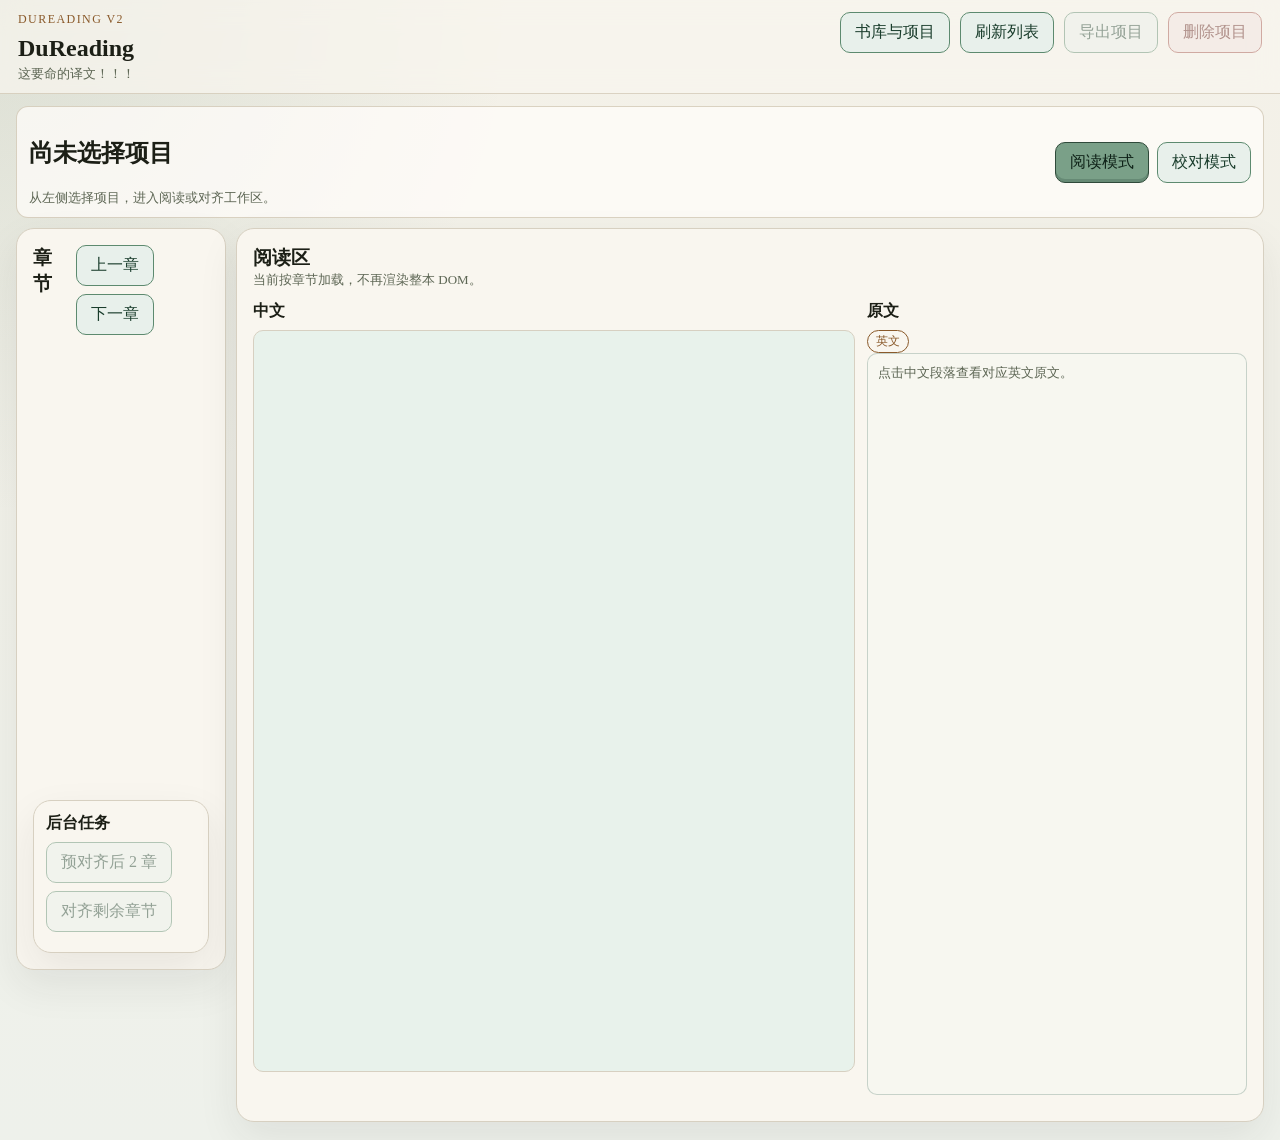
==== commit 2bb2dca5: "Clarify UI labels and task panel" ====
--- a/index.html
+++ b/index.html
@@ -4,7 +4,7 @@
   <meta charset="UTF-8">
   <meta name="viewport" content="width=device-width, initial-scale=1.0">
   <title>DuReading V2</title>
-  <link rel="stylesheet" href="styles.css">
+  <link rel="stylesheet" href="styles.css?v=ui-labels-20260519-1">
 </head>
 <body>
   <header class="hero">
@@ -14,10 +14,10 @@
       <p class="hero-copy">这要命的译文！！！</p>
     </div>
     <div class="hero-actions">
-      <button id="library-toggle-btn" type="button" class="secondary-btn">Library</button>
-      <button id="refresh-library-btn" type="button" class="secondary-btn">刷新书库</button>
-      <button id="export-project-btn" type="button" class="secondary-btn" disabled>导出项目快照</button>
-      <button id="delete-project-btn" type="button" class="secondary-btn danger-btn" disabled>删除当前项目</button>
+      <button id="library-toggle-btn" type="button" class="secondary-btn" data-full="书库与项目" data-short="书库">书库与项目</button>
+      <button id="refresh-library-btn" type="button" class="secondary-btn" data-full="刷新列表" data-short="刷新">刷新列表</button>
+      <button id="export-project-btn" type="button" class="secondary-btn" data-full="导出项目" data-short="导出" disabled>导出项目</button>
+      <button id="delete-project-btn" type="button" class="secondary-btn danger-btn" data-full="删除项目" data-short="删除" disabled>删除项目</button>
     </div>
   </header>
 
@@ -29,14 +29,14 @@
           <span>语言</span>
           <select id="book-language">
             <option value="zh">中文书</option>
-            <option value="en">English Book</option>
+            <option value="en">英文书</option>
           </select>
         </label>
         <label class="field">
           <span>EPUB 文件</span>
           <input id="book-file" type="file" accept=".epub,application/epub+zip">
         </label>
-        <button id="upload-book-btn" type="button">上传到书库</button>
+        <button id="upload-book-btn" type="button">上传这本书</button>
       </section>
 
       <section class="panel">
@@ -49,7 +49,7 @@
           <span>英文书</span>
           <select id="en-book-select"></select>
         </label>
-        <button id="create-project-btn" type="button">创建阅读项目</button>
+        <button id="create-project-btn" type="button">创建中英项目</button>
       </section>
 
       <section class="panel">
@@ -75,8 +75,8 @@
           <p id="project-summary" class="muted">从左侧选择项目，进入阅读或对齐工作区。</p>
         </div>
         <div class="mode-switch">
-          <button id="mode-read-btn" type="button" class="mode-btn active" data-mode="read">Read Mode</button>
-          <button id="mode-align-btn" type="button" class="mode-btn" data-mode="align">Alignment Mode</button>
+          <button id="mode-read-btn" type="button" class="mode-btn active" data-mode="read">阅读模式</button>
+          <button id="mode-align-btn" type="button" class="mode-btn" data-mode="align">校对模式</button>
         </div>
       </div>
 
@@ -93,8 +93,8 @@
           <div class="subpanel">
             <h4>后台任务</h4>
             <div class="tiny-actions">
-              <button id="prefetch-btn" type="button" class="secondary-btn" disabled>预取后续 2 章</button>
-              <button id="align-remaining-btn" type="button" class="secondary-btn" disabled>后台对齐剩余章节</button>
+              <button id="prefetch-btn" type="button" class="secondary-btn" disabled>预对齐后 2 章</button>
+              <button id="align-remaining-btn" type="button" class="secondary-btn" disabled>对齐剩余章节</button>
             </div>
             <div id="job-list" class="stack-list compact"></div>
           </div>
@@ -104,31 +104,31 @@
           <section id="mapping-panel" class="panel hidden">
             <div id="mapping-header" class="pane-header">
               <div class="mapping-header-copy">
-                <h3>章节映射</h3>
-                <p class="mapping-panel-detail muted">先建立中章 → 英章的项目映射（生成建议或手动选英章后，可「保存」或「确认映射」）。</p>
-                <p class="mapping-panel-detail muted workflow-hint"><strong>下一步（段落对齐）：</strong>映射就绪后，在<strong>左侧章节列表</strong>点选一章，再滚到下方「当前章节对齐」，点<strong>「对齐当前章」</strong>，才会对该章做 LLM 段落匹配。</p>
+                <h3>章节配对</h3>
+                <p class="mapping-panel-detail muted">先把中文章节配到对应的英文章节。可以用 AI 建议，也可以手动选择后保存。</p>
+                <p class="mapping-panel-detail muted workflow-hint"><strong>下一步：</strong>章节配对确认后，在左侧选一章，再点「对齐本章段落」。</p>
               </div>
               <div class="tiny-actions mapping-actions">
-                <button id="suggest-mapping-btn" type="button">生成建议</button>
-                <button id="save-mapping-btn" type="button" class="secondary-btn">保存手动调整</button>
-                <button id="confirm-mapping-btn" type="button" class="secondary-btn">确认映射</button>
-                <button id="mapping-toggle-btn" type="button" class="secondary-btn" disabled>折叠</button>
+                <button id="suggest-mapping-btn" type="button">AI 建议配对</button>
+                <button id="save-mapping-btn" type="button" class="secondary-btn">保存配对草稿</button>
+                <button id="confirm-mapping-btn" type="button" class="secondary-btn">锁定章节配对</button>
+                <button id="mapping-toggle-btn" type="button" class="secondary-btn" disabled>收起配对</button>
               </div>
             </div>
             <div id="mapping-collapsed-summary" class="mapping-collapsed-summary hidden">
               <div>
-                <p class="mapping-collapsed-title">章节映射已确认</p>
+                <p class="mapping-collapsed-title">章节配对已锁定</p>
                 <p id="mapping-collapsed-hint" class="muted">可随时展开查看和微调。</p>
               </div>
               <div id="mapping-collapsed-meta" class="mapping-collapsed-meta"></div>
-              <button id="mapping-collapsed-expand-btn" type="button" class="secondary-btn">展开</button>
+              <button id="mapping-collapsed-expand-btn" type="button" class="secondary-btn">展开配对</button>
             </div>
             <div id="mapping-content">
               <div id="mapping-progress-wrap" class="progress-wrap hidden" aria-live="polite">
                 <div class="progress-bar">
                   <div id="mapping-progress-bar" class="progress-fill"></div>
                 </div>
-                <p id="mapping-progress-text" class="muted">正在生成章节映射建议...</p>
+              <p id="mapping-progress-text" class="muted">正在生成章节配对建议...</p>
               </div>
               <div id="mapping-table" class="mapping-table"></div>
             </div>
@@ -137,49 +137,49 @@
           <section id="align-panel" class="panel hidden">
             <div class="pane-header">
               <div>
-                <h3>当前章节对齐</h3>
+                <h3>当前章段落对齐</h3>
                 <p id="align-meta" class="muted">请先选择项目与章节。</p>
-                <p class="muted workflow-hint">依赖已保存的章节映射。选中左侧某一章后按「对齐当前章」；满意后可「确认当前章」，或「后台对齐剩余章节」批量处理。</p>
+                <p class="muted workflow-hint">先确认章节配对，再对齐段落。满意后确认本章，也可以批量对齐剩余章节。</p>
               </div>
               <div class="tiny-actions">
                 <label class="inline-field">
-                  <span>策略</span>
+                  <span>AI 策略</span>
                   <select id="llm-policy-select">
                     <option value="auto" selected>自动</option>
-                    <option value="force">强制 LM</option>
-                    <option value="off">禁用 LM</option>
+                    <option value="force">强制使用 AI</option>
+                    <option value="off">不使用 AI</option>
                   </select>
                 </label>
-                <button id="align-chapter-btn" type="button">对齐当前章</button>
-                <button id="confirm-chapter-btn" type="button" class="secondary-btn">确认当前章</button>
-                <button id="skip-chapter-btn" type="button" class="secondary-btn">跳过当前章</button>
-                <button id="regenerate-chapter-btn" type="button" class="secondary-btn">强制重算</button>
+                <button id="align-chapter-btn" type="button">对齐本章段落</button>
+                <button id="confirm-chapter-btn" type="button" class="secondary-btn">确认本章结果</button>
+                <button id="skip-chapter-btn" type="button" class="secondary-btn">标记本章跳过</button>
+                <button id="regenerate-chapter-btn" type="button" class="secondary-btn">重新对齐本章</button>
               </div>
             </div>
             <div id="align-progress-wrap" class="progress-wrap hidden" aria-live="polite">
               <div class="progress-bar">
                 <div id="align-progress-bar" class="progress-fill"></div>
               </div>
-              <p id="align-progress-text" class="muted">正在对齐当前章节...</p>
+              <p id="align-progress-text" class="muted">正在对齐本章段落...</p>
             </div>
 
             <div class="align-grid">
               <div id="anchor-float" class="anchor-float subpanel">
                 <div class="pane-header">
-                  <h4>锚点</h4>
+                  <h4>固定对应</h4>
                   <div class="tiny-actions">
                     <label class="inline-toggle">
                       <input id="anchor-mode" type="checkbox">
-                      点击添加
+                      选择段落
                     </label>
                     <button id="anchor-float-toggle" type="button" class="secondary-btn" aria-expanded="true">收起</button>
                   </div>
                 </div>
                 <div id="anchor-float-body">
-                  <p id="anchor-hint" class="muted">开启后先点左侧中文段落，再点右侧英文段落。</p>
+                  <p id="anchor-hint" class="muted">开启后先点中文段落，再点对应英文段落。</p>
                   <div class="tiny-actions">
-                    <button id="create-anchor-btn" type="button" class="secondary-btn" disabled>创建 anchor</button>
-                    <button id="reset-anchor-btn" type="button" class="secondary-btn" disabled>重选</button>
+                    <button id="create-anchor-btn" type="button" class="secondary-btn" disabled>保存固定对应</button>
+                    <button id="reset-anchor-btn" type="button" class="secondary-btn" disabled>清空选择</button>
                   </div>
                   <div id="anchor-list" class="stack-list compact"></div>
                 </div>
@@ -194,7 +194,7 @@
           <section class="reader-panel panel">
             <div class="pane-header">
               <div>
-                <h3 id="reader-title">Reader</h3>
+                <h3 id="reader-title">阅读区</h3>
                 <p id="reader-meta" class="muted">当前按章节加载，不再渲染整本 DOM。</p>
               </div>
             </div>
@@ -207,9 +207,12 @@
                 <div class="lookup-header">
                   <div>
                     <h4>原文</h4>
-                    <span id="lookup-label" class="tag state-draft">EN</span>
-                  </div>
-                  <button id="report-mismatch-btn" type="button" class="secondary-btn tiny-btn hidden">报告对应错误</button>
+                    <span id="lookup-label" class="tag state-draft">英文</span>
+                  </div>
+                  <div class="lookup-actions">
+                    <button id="lookup-close-btn" type="button" class="secondary-btn tiny-btn lookup-close-btn">关闭原文</button>
+                    <button id="report-mismatch-btn" type="button" class="secondary-btn tiny-btn hidden">标记对应有误</button>
+                  </div>
                 </div>
                 <div id="lookup-panel" class="lookup-panel">
                   <div id="lookup-content" class="lookup-content">
@@ -224,7 +227,7 @@
     </section>
   </main>
 
-  <script src="frontend_logic.js"></script>
-  <script src="app.js"></script>
+  <script src="frontend_logic.js?v=ui-labels-20260519-1"></script>
+  <script src="app.js?v=ui-labels-20260519-1"></script>
 </body>
 </html>
--- a/styles.css
+++ b/styles.css
@@ -373,6 +373,26 @@
   margin: 0;
   font-size: 14px;
   color: var(--muted);
+  line-height: 1.45;
+}
+
+.status-text.is-busy::before {
+  content: "";
+  display: inline-block;
+  width: 0.7em;
+  height: 0.7em;
+  margin-right: 0.45em;
+  border: 2px solid rgba(47, 94, 78, 0.25);
+  border-top-color: var(--accent);
+  border-radius: 999px;
+  animation: spin 0.8s linear infinite;
+  vertical-align: -0.08em;
+}
+
+@keyframes spin {
+  to {
+    transform: rotate(360deg);
+  }
 }
 
 .mode-switch {
@@ -431,6 +451,44 @@
   min-height: 0;
   max-height: 94px;
   overflow: auto;
+}
+
+.chapter-pane .job-row {
+  align-items: flex-start;
+  gap: 6px;
+  padding: 7px 8px;
+  font-size: 12px;
+  line-height: 1.25;
+}
+
+.chapter-pane .job-row strong {
+  display: block;
+  font-size: 12px;
+  line-height: 1.18;
+  overflow-wrap: anywhere;
+}
+
+.chapter-pane .job-row .meta-line {
+  margin-top: 2px;
+  font-size: 11px;
+  line-height: 1.25;
+  overflow-wrap: anywhere;
+}
+
+.chapter-pane .job-row .tag {
+  flex: 0 0 auto;
+  padding: 1px 6px;
+  font-size: 11px;
+  line-height: 1.25;
+}
+
+.chapter-pane .mini-progress {
+  height: 4px;
+  margin-top: 4px;
+}
+
+.job-summary-row {
+  display: none;
 }
 
 .progress-wrap {
@@ -458,6 +516,8 @@
 
 .chapter-card {
   cursor: pointer;
+  padding: 8px 10px;
+  text-align: left;
 }
 
 .chapter-card .meta-line,
@@ -468,6 +528,11 @@
   margin-top: 4px;
 }
 
+.chapter-card h4 {
+  font-size: 14px;
+  line-height: 1.24;
+}
+
 .mapping-row {
   display: grid;
   grid-template-columns: minmax(180px, 1fr) minmax(180px, 1fr);
@@ -493,7 +558,7 @@
 
 .anchor-float {
   position: fixed;
-  right: 22px;
+  left: 22px;
   bottom: 22px;
   z-index: 30;
   width: min(360px, calc(100vw - 44px));
@@ -506,13 +571,18 @@
 }
 
 .anchor-float.is-collapsed {
-  width: auto;
+  left: 50%;
+  right: auto;
+  bottom: 0;
+  transform: translateX(-50%);
+  width: min(560px, calc(100vw - 32px));
   min-width: 0;
-  padding: 0;
-  border-radius: 999px;
-  background: transparent;
-  border-color: transparent;
-  box-shadow: none;
+  max-height: none;
+  padding: 8px 12px;
+  border-radius: 12px 12px 0 0;
+  border-color: rgba(47, 94, 78, 0.32);
+  background: rgba(246, 248, 241, 0.98);
+  box-shadow: 0 -10px 28px rgba(41, 42, 34, 0.14);
 }
 
 .anchor-float .pane-header {
@@ -521,21 +591,27 @@
 }
 
 .anchor-float.is-collapsed .pane-header {
-  display: block;
-}
-
-.anchor-float.is-collapsed h4,
+  display: flex;
+  align-items: center;
+  margin-bottom: 0;
+}
+
 .anchor-float.is-collapsed .inline-toggle {
   display: none;
 }
 
+.anchor-float.is-collapsed h4 {
+  display: block;
+  font-size: 14px;
+}
+
 .anchor-float.is-collapsed #anchor-float-toggle {
-  border-radius: 999px;
-  padding: 10px 14px;
+  border-radius: 8px;
+  padding: 7px 12px;
   background: var(--btn-surface-strong);
   color: var(--btn-ink);
   border-color: #2f4a3a;
-  box-shadow: var(--shadow);
+  box-shadow: none;
 }
 
 #anchor-float-body {
@@ -573,7 +649,7 @@
 
 .reader-grid {
   display: grid;
-  grid-template-columns: minmax(660px, 1fr) minmax(320px, 380px);
+  grid-template-columns: minmax(0, 1fr) minmax(300px, 380px);
   gap: 12px;
   align-items: start;
 }
@@ -644,6 +720,18 @@
   align-items: center;
 }
 
+.lookup-actions {
+  display: flex;
+  gap: 8px;
+  align-items: center;
+  flex-wrap: wrap;
+  justify-content: flex-end;
+}
+
+.lookup-close-btn {
+  display: none;
+}
+
 .lookup-content {
   display: grid;
   gap: 8px;
@@ -746,6 +834,128 @@
   color: var(--muted);
 }
 
+@media (min-width: 1101px) {
+  body.mode-align .workspace-grid {
+    grid-template-columns: 230px minmax(0, 1fr);
+  }
+
+  body.mode-align .chapter-pane .subpanel {
+    max-height: none;
+    overflow: visible;
+    gap: 6px;
+  }
+
+  body.mode-align .chapter-pane #job-list {
+    max-height: none;
+    overflow: visible;
+    gap: 5px;
+    padding-right: 0;
+  }
+
+  body.mode-align .chapter-pane .job-row {
+    gap: 5px;
+    padding: 5px 6px;
+    border-radius: 8px;
+    font-size: 11px;
+    line-height: 1.18;
+  }
+
+  body.mode-align .chapter-pane .job-row.is-job-extra {
+    display: none;
+  }
+
+  body.mode-align .chapter-pane .job-row strong {
+    font-size: 11px;
+    line-height: 1.14;
+    overflow: hidden;
+    text-overflow: ellipsis;
+    white-space: nowrap;
+  }
+
+  body.mode-align .chapter-pane .job-row .meta-line {
+    font-size: 10px;
+    line-height: 1.18;
+    overflow: hidden;
+    text-overflow: ellipsis;
+    white-space: nowrap;
+  }
+
+  body.mode-align .chapter-pane .job-row .tag {
+    padding: 1px 5px;
+    font-size: 10px;
+    line-height: 1.18;
+    max-width: 74px;
+    overflow: hidden;
+    text-overflow: ellipsis;
+    white-space: nowrap;
+  }
+
+  body.mode-align .chapter-pane .mini-progress {
+    height: 3px;
+    margin-top: 3px;
+  }
+
+  body.mode-align .chapter-pane .job-summary-row {
+    display: block;
+    color: var(--muted);
+    font-size: 10px;
+    line-height: 1.2;
+    padding: 0 2px;
+  }
+
+  body.mode-align .content-pane {
+    grid-template-columns: minmax(0, 1fr);
+  }
+
+  body.mode-align #mapping-panel.is-collapsed {
+    padding: 8px 12px;
+  }
+
+  body.mode-align #align-panel .pane-header {
+    align-items: center;
+    gap: 12px;
+    margin-bottom: 8px;
+  }
+
+  body.mode-align #align-panel .workflow-hint {
+    display: none;
+  }
+
+  body.mode-align #align-panel .tiny-actions {
+    justify-content: flex-end;
+  }
+
+  body.mode-align #align-panel .inline-field {
+    min-width: 150px;
+  }
+
+  body.mode-align .anchor-float {
+    width: min(320px, calc(100vw - 44px));
+  }
+
+  body.mode-align .align-grid {
+    grid-template-columns: minmax(0, 1fr);
+    gap: 8px;
+  }
+
+  body.mode-align .align-grid > .subpanel:not(.anchor-float) {
+    max-height: 116px;
+    overflow: auto;
+  }
+
+  body.mode-align .reader-panel {
+    padding: 14px;
+  }
+
+  body.mode-align .reader-grid {
+    grid-template-columns: minmax(0, 1fr) minmax(340px, 0.78fr);
+  }
+
+  body.mode-align .lookup-panel {
+    margin-bottom: 0;
+  }
+}
+
 @media (max-width: 1100px) {
   .workspace-grid,
   .reader-grid,
@@ -761,7 +971,14 @@
   }
 
   .anchor-float.is-collapsed {
+    position: fixed;
+    left: 12px;
+    right: 12px;
+    bottom: 0;
+    transform: none;
+    width: auto;
     min-width: 0;
+    margin-bottom: 0;
   }
 
   .layout,
@@ -812,3 +1029,464 @@
     justify-content: flex-start;
   }
 }
+
+@media (max-width: 1100px) {
+  :root {
+    --reader-min-height: 0;
+    --reader-height: auto;
+  }
+
+  .hero {
+    padding: 8px 10px;
+    flex-direction: row;
+    align-items: center;
+    gap: 10px;
+  }
+
+  .eyebrow,
+  .hero-copy {
+    display: none;
+  }
+
+  .hero h1 {
+    font-size: 20px;
+    margin: 0;
+    white-space: nowrap;
+  }
+
+  .hero-actions {
+    flex: 1;
+    flex-wrap: nowrap;
+    gap: 6px;
+    overflow-x: auto;
+    padding-bottom: 2px;
+    scrollbar-width: none;
+    -webkit-overflow-scrolling: touch;
+  }
+
+  .hero-actions::-webkit-scrollbar {
+    display: none;
+  }
+
+  .hero-actions button {
+    flex: 0 0 auto;
+    padding: 7px 10px;
+    border-radius: 8px;
+    white-space: nowrap;
+  }
+
+  .layout {
+    padding: 8px;
+    gap: 8px;
+  }
+
+  .workspace {
+    gap: 8px;
+  }
+
+  .workspace-header {
+    padding: 9px 10px;
+    gap: 10px;
+  }
+
+  .workspace-header h2 {
+    margin: 0 0 4px;
+    font-size: 18px;
+    line-height: 1.2;
+  }
+
+  .workspace-header .muted {
+    font-size: 12px;
+  }
+
+  .mode-switch {
+    display: grid;
+    grid-template-columns: 1fr 1fr;
+  }
+
+  .mode-switch button {
+    padding: 8px 10px;
+  }
+
+  .panel {
+    padding: 12px;
+    border-radius: 14px;
+  }
+
+  .subpanel {
+    padding: 10px;
+    border-radius: 12px;
+  }
+
+  body.mode-align .chapter-pane,
+  body.mode-read .chapter-pane {
+    display: block;
+    height: auto;
+    min-height: 0;
+    padding: 10px;
+  }
+
+  body.mode-align .chapter-pane .pane-header,
+  body.mode-read .chapter-pane .pane-header {
+    margin-bottom: 8px;
+  }
+
+  body.mode-align .chapter-list,
+  body.mode-read .chapter-list {
+    display: flex;
+    gap: 8px;
+    max-height: none;
+    overflow-x: auto;
+    overflow-y: hidden;
+    padding-bottom: 4px;
+    scroll-snap-type: x proximity;
+    scrollbar-width: none;
+    -webkit-overflow-scrolling: touch;
+  }
+
+  body.mode-align .chapter-list::-webkit-scrollbar,
+  body.mode-read .chapter-list::-webkit-scrollbar {
+    display: none;
+  }
+
+  body.mode-align .chapter-card,
+  body.mode-read .chapter-card {
+    flex: 0 0 min(230px, 72vw);
+    scroll-snap-align: start;
+  }
+
+  body.mode-align .chapter-pane .subpanel {
+    margin-top: 10px;
+    max-height: 150px;
+  }
+
+  body.mode-align .chapter-pane #job-list {
+    max-height: 86px;
+  }
+
+  body.mode-align .workflow-hint {
+    display: none;
+  }
+
+  body.mode-align #align-panel .pane-header {
+    display: grid;
+    grid-template-columns: 1fr;
+    gap: 10px;
+  }
+
+  body.mode-align #align-panel .tiny-actions {
+    display: grid;
+    grid-template-columns: 1fr 1fr;
+  }
+
+  body.mode-align #align-panel .inline-field {
+    grid-column: 1 / -1;
+  }
+
+  body.mode-align #align-panel button {
+    padding: 8px 10px;
+  }
+
+  .mapping-collapsed-summary {
+    gap: 8px;
+  }
+
+  .mapping-collapsed-title {
+    margin-bottom: 2px;
+  }
+
+  body.mode-read {
+    background: linear-gradient(180deg, #f4f1e8 0%, #eef1eb 100%);
+  }
+
+  body.mode-read .workspace-header,
+  body.mode-read .reader-panel {
+    border-radius: 14px;
+  }
+
+  body.mode-read .workspace-grid,
+  body.mode-read .reader-grid {
+    grid-template-columns: minmax(0, 1fr);
+  }
+
+  body.mode-read .chapter-pane .subpanel {
+    display: none;
+  }
+
+  body.mode-read .reader-panel {
+    padding: 10px;
+  }
+
+  body.mode-read .reader-column h4 {
+    margin-bottom: 6px;
+  }
+
+  body.mode-read .scroll-box {
+    height: auto;
+    min-height: 0;
+    overflow: visible;
+  }
+
+  body.mode-read #zh-scroll {
+    padding: 12px 6px 76px;
+    border: 0;
+    background: transparent;
+  }
+
+  body.mode-align .reader-panel {
+    padding: 10px;
+  }
+
+  body.mode-align #zh-scroll {
+    padding: 12px 6px 76px;
+  }
+
+  body.mode-read .para {
+    font-size: 18px;
+    line-height: 1.76;
+    padding: 10px 11px;
+    margin-bottom: 12px;
+  }
+
+  body.mode-read .lookup-column,
+  body.mode-align .lookup-column {
+    position: fixed;
+    left: 0;
+    right: 0;
+    bottom: 0;
+    z-index: 70;
+    min-height: 0;
+    max-height: 58vh;
+    padding: 12px 14px 18px;
+    border: 1px solid rgba(47, 94, 78, 0.32);
+    border-radius: 18px 18px 0 0;
+    background: rgba(249, 246, 239, 0.98);
+    box-shadow: 0 -18px 48px rgba(41, 42, 34, 0.22);
+    transform: translateY(calc(100% + 20px));
+    transition: transform 180ms ease;
+    pointer-events: none;
+    overflow: hidden;
+  }
+
+  body.mode-read .lookup-column.is-open {
+    transform: translateY(0);
+    pointer-events: auto;
+  }
+
+  body.mode-align .lookup-column.is-open {
+    transform: translateY(0);
+    pointer-events: auto;
+  }
+
+  body.mode-read .lookup-header,
+  body.mode-align .lookup-header {
+    gap: 8px;
+  }
+
+  body.mode-read .lookup-actions,
+  body.mode-align .lookup-actions {
+    flex-wrap: nowrap;
+  }
+
+  body.mode-read .lookup-close-btn,
+  body.mode-align .lookup-close-btn {
+    display: inline-flex;
+  }
+
+  body.mode-read .lookup-panel,
+  body.mode-align .lookup-panel {
+    height: auto;
+    min-height: 0;
+    max-height: none;
+    margin: 8px 0 0;
+    padding: 0;
+    border: 0;
+    border-radius: 0;
+    background: transparent;
+    box-shadow: none;
+    transform: none;
+    pointer-events: auto;
+    overflow: hidden;
+  }
+
+  body.mode-read .lookup-panel.is-open {
+    transform: translateY(0);
+    pointer-events: auto;
+  }
+
+  body.mode-align .lookup-panel.is-open {
+    transform: translateY(0);
+    pointer-events: auto;
+  }
+
+  body.mode-read .lookup-content,
+  body.mode-align .lookup-content {
+    max-height: calc(58vh - 26px);
+    overflow: auto;
+    padding: 0 2px 18px;
+  }
+
+  body.mode-read .lookup-para,
+  body.mode-align .lookup-para {
+    font-size: 15px;
+    line-height: 1.66;
+  }
+
+  body.reader-lookup-open #zh-scroll {
+    padding-bottom: 42vh;
+  }
+}
+
+@media (max-width: 700px) {
+  button {
+    min-height: 39px;
+  }
+
+  .hero {
+    padding: 7px 8px;
+    gap: 8px;
+  }
+
+  .hero h1 {
+    font-size: 18px;
+  }
+
+  .hero-actions button {
+    padding: 6px 9px;
+    font-size: 14px;
+  }
+
+  .layout {
+    padding: 7px;
+  }
+
+  .workspace-header {
+    padding: 9px;
+  }
+
+  .workspace-header h2 {
+    font-size: 17px;
+  }
+
+  .panel {
+    padding: 10px;
+    border-radius: 12px;
+  }
+
+  .subpanel {
+    padding: 9px;
+  }
+
+  body.mode-align .chapter-card,
+  body.mode-read .chapter-card {
+    flex-basis: min(210px, 78vw);
+  }
+
+  body.mode-align .chapter-pane .subpanel {
+    max-height: 130px;
+  }
+
+  body.mode-align #align-panel .tiny-actions {
+    grid-template-columns: 1fr;
+  }
+
+  body.mode-align #align-panel .inline-field {
+    grid-column: auto;
+  }
+
+  body.mode-align #align-panel .inline-field select {
+    flex: 1;
+    min-width: 0;
+  }
+
+  body.mode-align .para {
+    font-size: 16px;
+    line-height: 1.66;
+    padding: 9px 10px;
+  }
+
+  body.mode-read .para {
+    font-size: 17px;
+    line-height: 1.72;
+  }
+
+  body.mode-read .lookup-column,
+  body.mode-align .lookup-column {
+    max-height: 64vh;
+    padding: 10px 12px 16px;
+    border-radius: 14px 14px 0 0;
+  }
+
+  body.mode-read .lookup-content,
+  body.mode-align .lookup-content {
+    max-height: calc(64vh - 72px);
+  }
+
+  .lookup-header {
+    align-items: flex-start;
+  }
+
+  .lookup-actions {
+    gap: 6px;
+  }
+
+  .lookup-close-btn {
+    white-space: nowrap;
+  }
+
+  #anchor-float.anchor-float.is-collapsed {
+    padding: 8px 10px !important;
+  }
+}
+
+#anchor-float.anchor-float.is-collapsed {
+  position: fixed !important;
+  left: 22px !important;
+  right: auto !important;
+  bottom: 0 !important;
+  transform: none !important;
+  width: min(560px, calc(100vw - 32px)) !important;
+  min-width: 280px !important;
+  max-height: none !important;
+  padding: 9px 12px !important;
+  border-radius: 12px 12px 0 0 !important;
+  border: 1px solid rgba(47, 94, 78, 0.34) !important;
+  background: rgba(246, 248, 241, 0.99) !important;
+  box-shadow: 0 -10px 28px rgba(41, 42, 34, 0.16) !important;
+  cursor: pointer;
+}
+
+#anchor-float.anchor-float.is-collapsed .pane-header {
+  display: flex !important;
+  align-items: center !important;
+  justify-content: space-between !important;
+  gap: 12px !important;
+  margin-bottom: 0 !important;
+}
+
+#anchor-float.anchor-float.is-collapsed h4 {
+  display: block !important;
+  font-size: 14px !important;
+}
+
+#anchor-float.anchor-float.is-collapsed .inline-toggle,
+#anchor-float.anchor-float.is-collapsed #anchor-float-body {
+  display: none !important;
+}
+
+#anchor-float.anchor-float.is-collapsed #anchor-float-toggle {
+  display: inline-flex !important;
+  border-radius: 8px !important;
+  padding: 7px 12px !important;
+  cursor: pointer;
+}
+
+@media (max-width: 1100px) {
+  #anchor-float.anchor-float.is-collapsed {
+    left: 12px !important;
+    right: 12px !important;
+    transform: none !important;
+    width: auto !important;
+    min-width: 0 !important;
+  }
+}
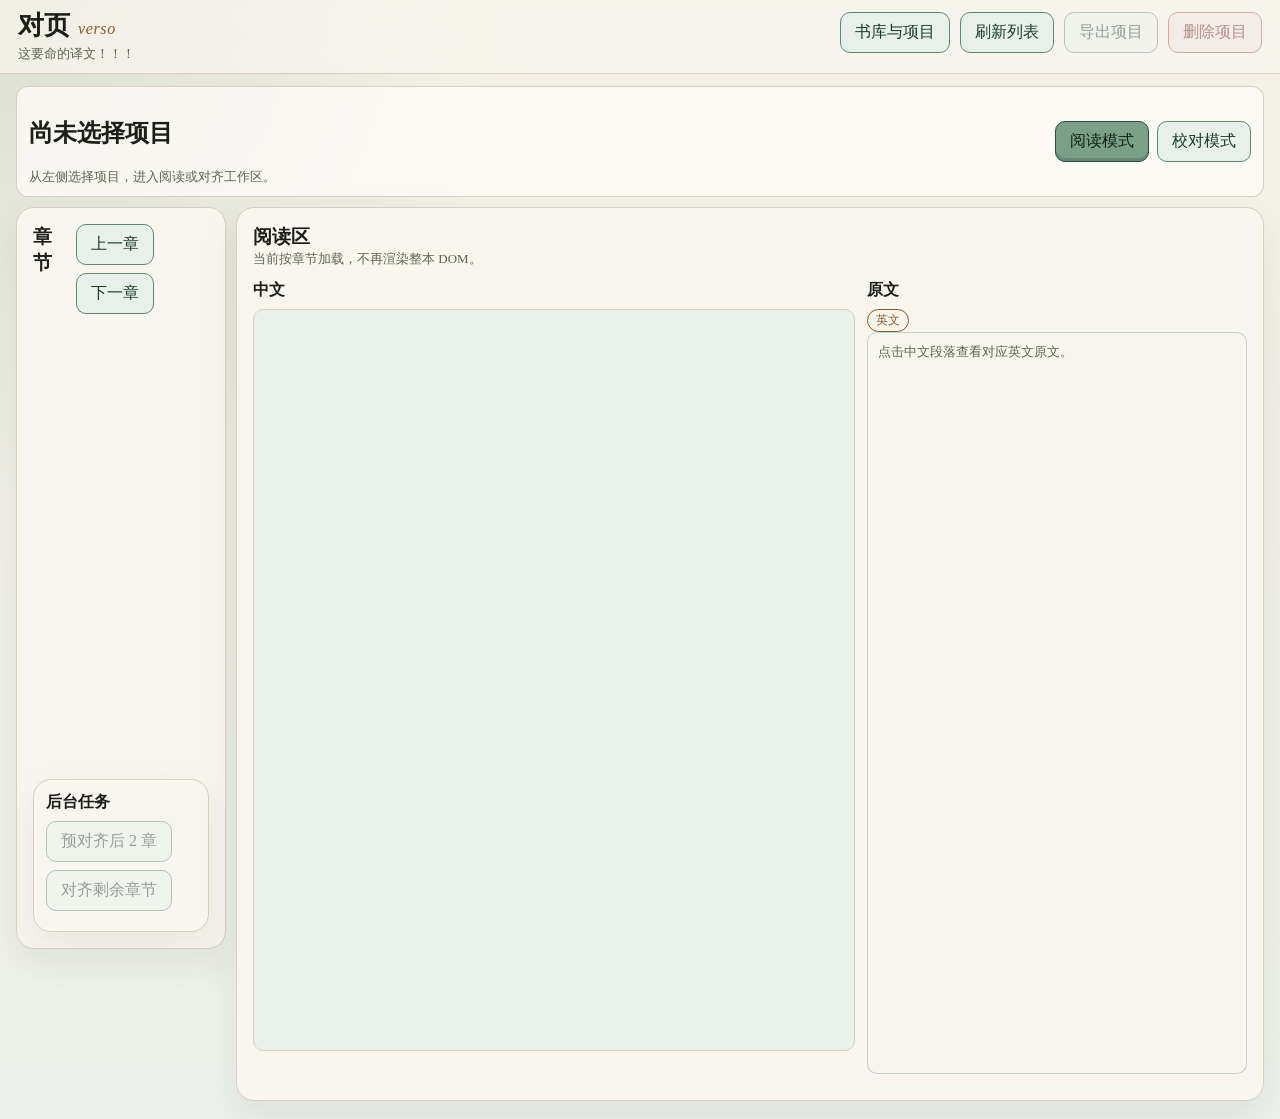
==== commit 3c137073: "Rename project to verso and add guide" ====
--- a/index.html
+++ b/index.html
@@ -3,14 +3,16 @@
 <head>
   <meta charset="UTF-8">
   <meta name="viewport" content="width=device-width, initial-scale=1.0">
-  <title>DuReading V2</title>
+  <title>verso</title>
   <link rel="stylesheet" href="styles.css?v=ui-labels-20260519-1">
 </head>
 <body>
   <header class="hero">
     <div>
-      <p class="eyebrow">DuReading V2</p>
-      <h1>DuReading</h1>
+      <h1 class="brand-title">
+        <span class="brand-title-cn">对页</span>
+        <span class="brand-title-en">verso</span>
+      </h1>
       <p class="hero-copy">这要命的译文！！！</p>
     </div>
     <div class="hero-actions">
--- a/styles.css
+++ b/styles.css
@@ -107,6 +107,26 @@
   line-height: 1.1;
 }
 
+.brand-title {
+  display: flex;
+  align-items: baseline;
+  gap: 8px;
+  white-space: nowrap;
+}
+
+.brand-title-cn {
+  font-size: 26px;
+  font-weight: 700;
+}
+
+.brand-title-en {
+  color: var(--warm);
+  font-size: 16px;
+  font-style: italic;
+  font-weight: 500;
+  letter-spacing: 0.04em;
+}
+
 .hero-copy {
   margin: 0;
   max-width: 760px;
@@ -1052,6 +1072,14 @@
     font-size: 20px;
     margin: 0;
     white-space: nowrap;
+  }
+
+  .brand-title-cn {
+    font-size: 20px;
+  }
+
+  .brand-title-en {
+    font-size: 13px;
   }
 
   .hero-actions {
@@ -1351,6 +1379,14 @@
     font-size: 18px;
   }
 
+  .brand-title-cn {
+    font-size: 18px;
+  }
+
+  .brand-title-en {
+    font-size: 12px;
+  }
+
   .hero-actions button {
     padding: 6px 9px;
     font-size: 14px;
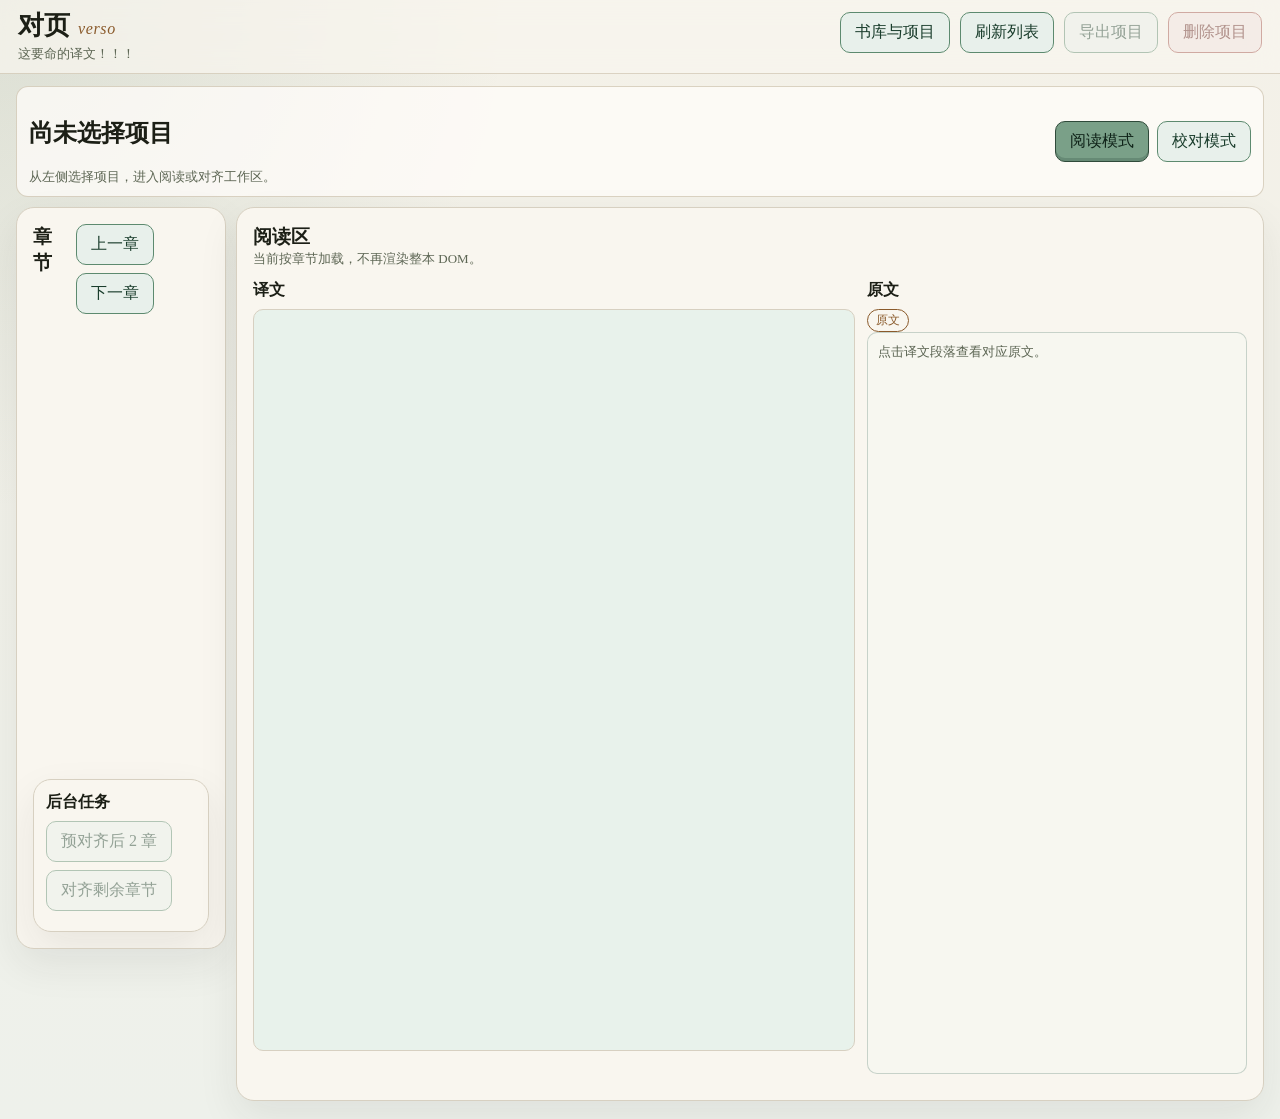
==== commit 63941e7b: "Improve narrow chapter navigation and labels" ====
--- a/index.html
+++ b/index.html
@@ -4,7 +4,7 @@
   <meta charset="UTF-8">
   <meta name="viewport" content="width=device-width, initial-scale=1.0">
   <title>verso</title>
-  <link rel="stylesheet" href="styles.css?v=ui-labels-20260519-1">
+  <link rel="stylesheet" href="styles.css?v=narrow-chapters-20260523-1">
 </head>
 <body>
   <header class="hero">
@@ -30,8 +30,8 @@
         <label class="field">
           <span>语言</span>
           <select id="book-language">
-            <option value="zh">中文书</option>
-            <option value="en">英文书</option>
+            <option value="zh">译文书</option>
+            <option value="en">原文书</option>
           </select>
         </label>
         <label class="field">
@@ -44,14 +44,14 @@
       <section class="panel">
         <h2>创建项目</h2>
         <label class="field">
-          <span>中文书</span>
+          <span>译文书</span>
           <select id="zh-book-select"></select>
         </label>
         <label class="field">
-          <span>英文书</span>
+          <span>原文书</span>
           <select id="en-book-select"></select>
         </label>
-        <button id="create-project-btn" type="button">创建中英项目</button>
+        <button id="create-project-btn" type="button">创建译文/原文项目</button>
       </section>
 
       <section class="panel">
@@ -107,7 +107,7 @@
             <div id="mapping-header" class="pane-header">
               <div class="mapping-header-copy">
                 <h3>章节配对</h3>
-                <p class="mapping-panel-detail muted">先把中文章节配到对应的英文章节。可以用 AI 建议，也可以手动选择后保存。</p>
+                <p class="mapping-panel-detail muted">先把译文章节配到对应的原文章节。可以用 AI 建议，也可以手动选择后保存。</p>
                 <p class="mapping-panel-detail muted workflow-hint"><strong>下一步：</strong>章节配对确认后，在左侧选一章，再点「对齐本章段落」。</p>
               </div>
               <div class="tiny-actions mapping-actions">
@@ -178,7 +178,7 @@
                   </div>
                 </div>
                 <div id="anchor-float-body">
-                  <p id="anchor-hint" class="muted">开启后先点中文段落，再点对应英文段落。</p>
+                  <p id="anchor-hint" class="muted">开启后先点译文段落，再点对应原文段落。</p>
                   <div class="tiny-actions">
                     <button id="create-anchor-btn" type="button" class="secondary-btn" disabled>保存固定对应</button>
                     <button id="reset-anchor-btn" type="button" class="secondary-btn" disabled>清空选择</button>
@@ -202,14 +202,14 @@
             </div>
             <div class="reader-grid">
               <article class="reader-column zh-reader-column">
-                <h4>中文</h4>
+                <h4>译文</h4>
                 <div id="zh-scroll" class="scroll-box"></div>
               </article>
               <article class="reader-column lookup-column">
                 <div class="lookup-header">
                   <div>
                     <h4>原文</h4>
-                    <span id="lookup-label" class="tag state-draft">英文</span>
+                    <span id="lookup-label" class="tag state-draft">原文</span>
                   </div>
                   <div class="lookup-actions">
                     <button id="lookup-close-btn" type="button" class="secondary-btn tiny-btn lookup-close-btn">关闭原文</button>
@@ -218,7 +218,7 @@
                 </div>
                 <div id="lookup-panel" class="lookup-panel">
                   <div id="lookup-content" class="lookup-content">
-                    <p class="muted">点击中文段落查看对应英文原文。</p>
+                    <p class="muted">点击译文段落查看对应原文。</p>
                   </div>
                 </div>
               </article>
@@ -229,7 +229,7 @@
     </section>
   </main>
 
-  <script src="frontend_logic.js?v=ui-labels-20260519-1"></script>
-  <script src="app.js?v=ui-labels-20260519-1"></script>
+  <script src="frontend_logic.js?v=naming-20260523-1"></script>
+  <script src="app.js?v=naming-20260523-1"></script>
 </body>
 </html>
--- a/styles.css
+++ b/styles.css
@@ -1161,25 +1161,39 @@
 
   body.mode-align .chapter-list,
   body.mode-read .chapter-list {
-    display: flex;
+    display: grid;
     gap: 8px;
-    max-height: none;
-    overflow-x: auto;
-    overflow-y: hidden;
-    padding-bottom: 4px;
-    scroll-snap-type: x proximity;
-    scrollbar-width: none;
+    max-height: min(38vh, 360px);
+    overflow-x: hidden;
+    overflow-y: auto;
+    padding-right: 4px;
+    padding-bottom: 0;
+    scroll-snap-type: none;
+    scrollbar-width: thin;
+    scrollbar-color: rgba(47, 94, 78, 0.45) rgba(47, 94, 78, 0.1);
     -webkit-overflow-scrolling: touch;
   }
 
   body.mode-align .chapter-list::-webkit-scrollbar,
   body.mode-read .chapter-list::-webkit-scrollbar {
-    display: none;
+    width: 10px;
+  }
+
+  body.mode-align .chapter-list::-webkit-scrollbar-track,
+  body.mode-read .chapter-list::-webkit-scrollbar-track {
+    background: rgba(47, 94, 78, 0.1);
+    border-radius: 999px;
+  }
+
+  body.mode-align .chapter-list::-webkit-scrollbar-thumb,
+  body.mode-read .chapter-list::-webkit-scrollbar-thumb {
+    background: rgba(47, 94, 78, 0.45);
+    border-radius: 999px;
   }
 
   body.mode-align .chapter-card,
   body.mode-read .chapter-card {
-    flex: 0 0 min(230px, 72vw);
+    width: 100%;
     scroll-snap-align: start;
   }
 
